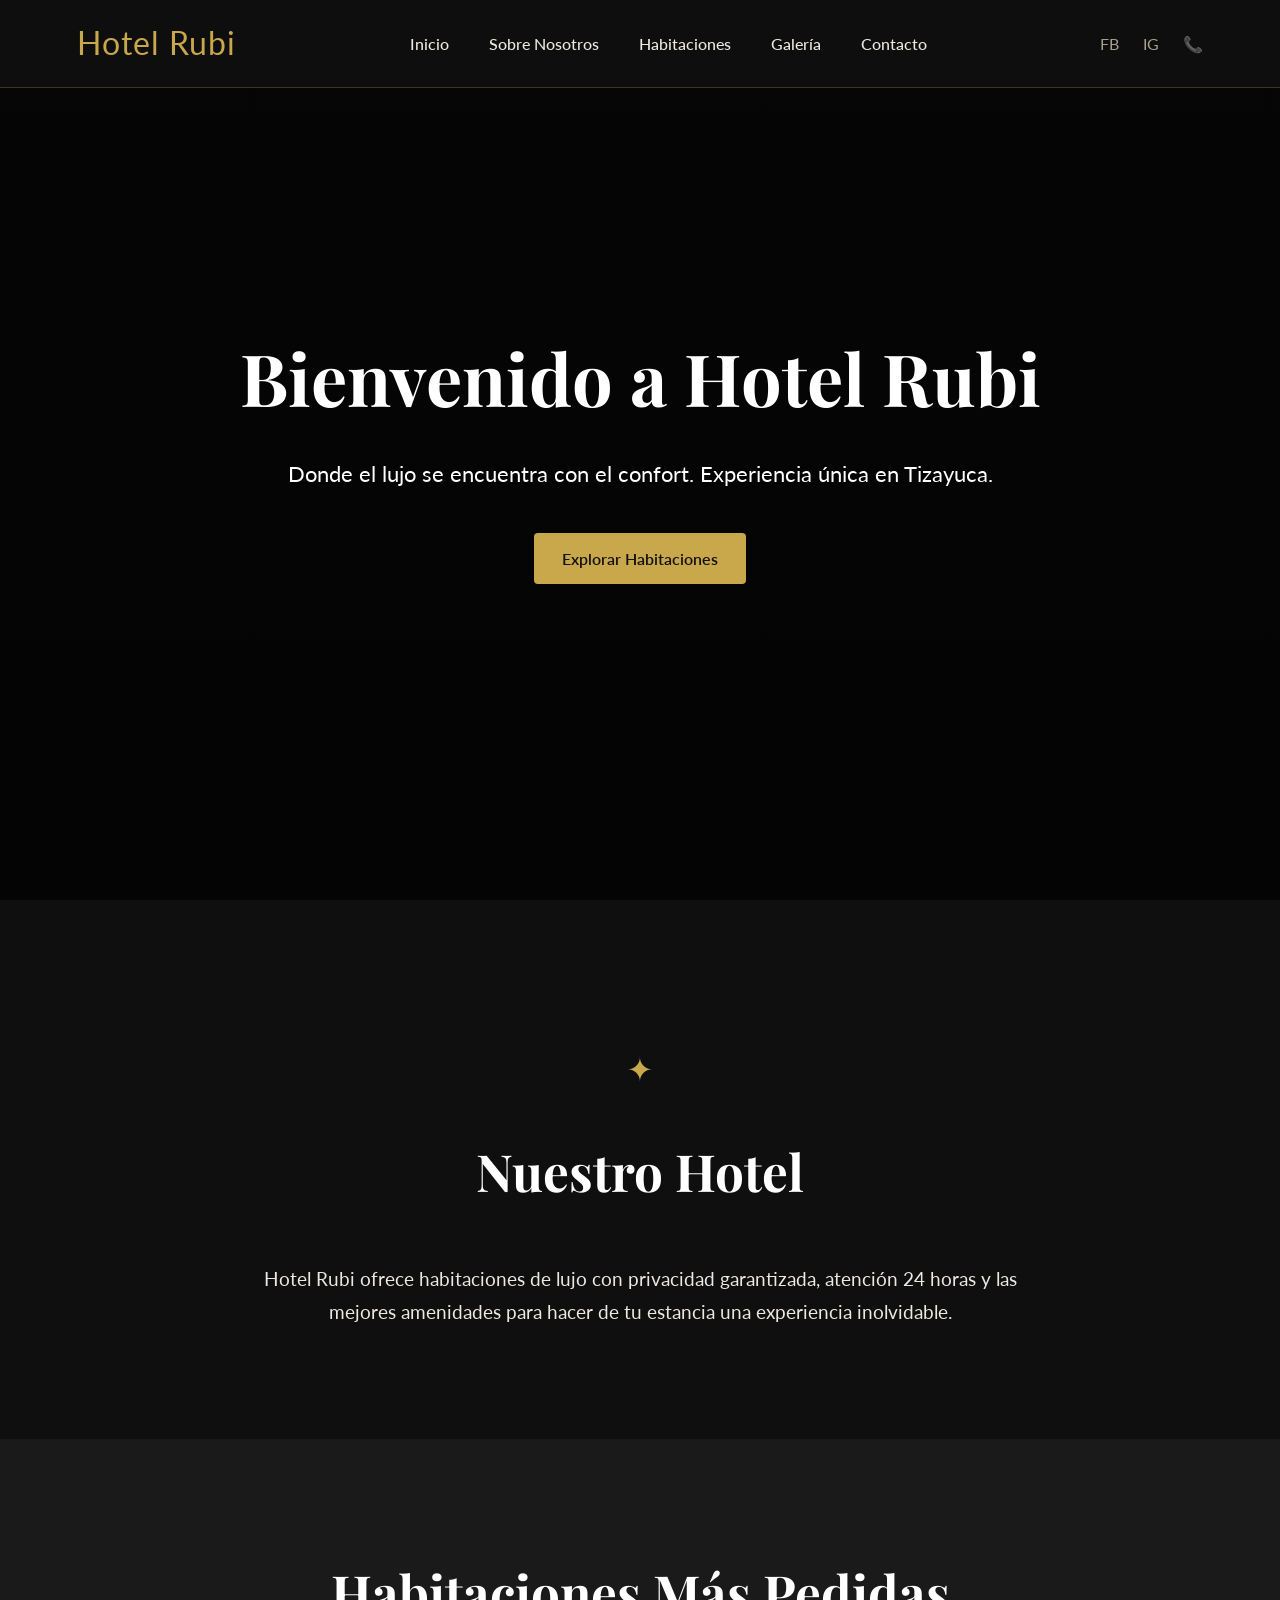
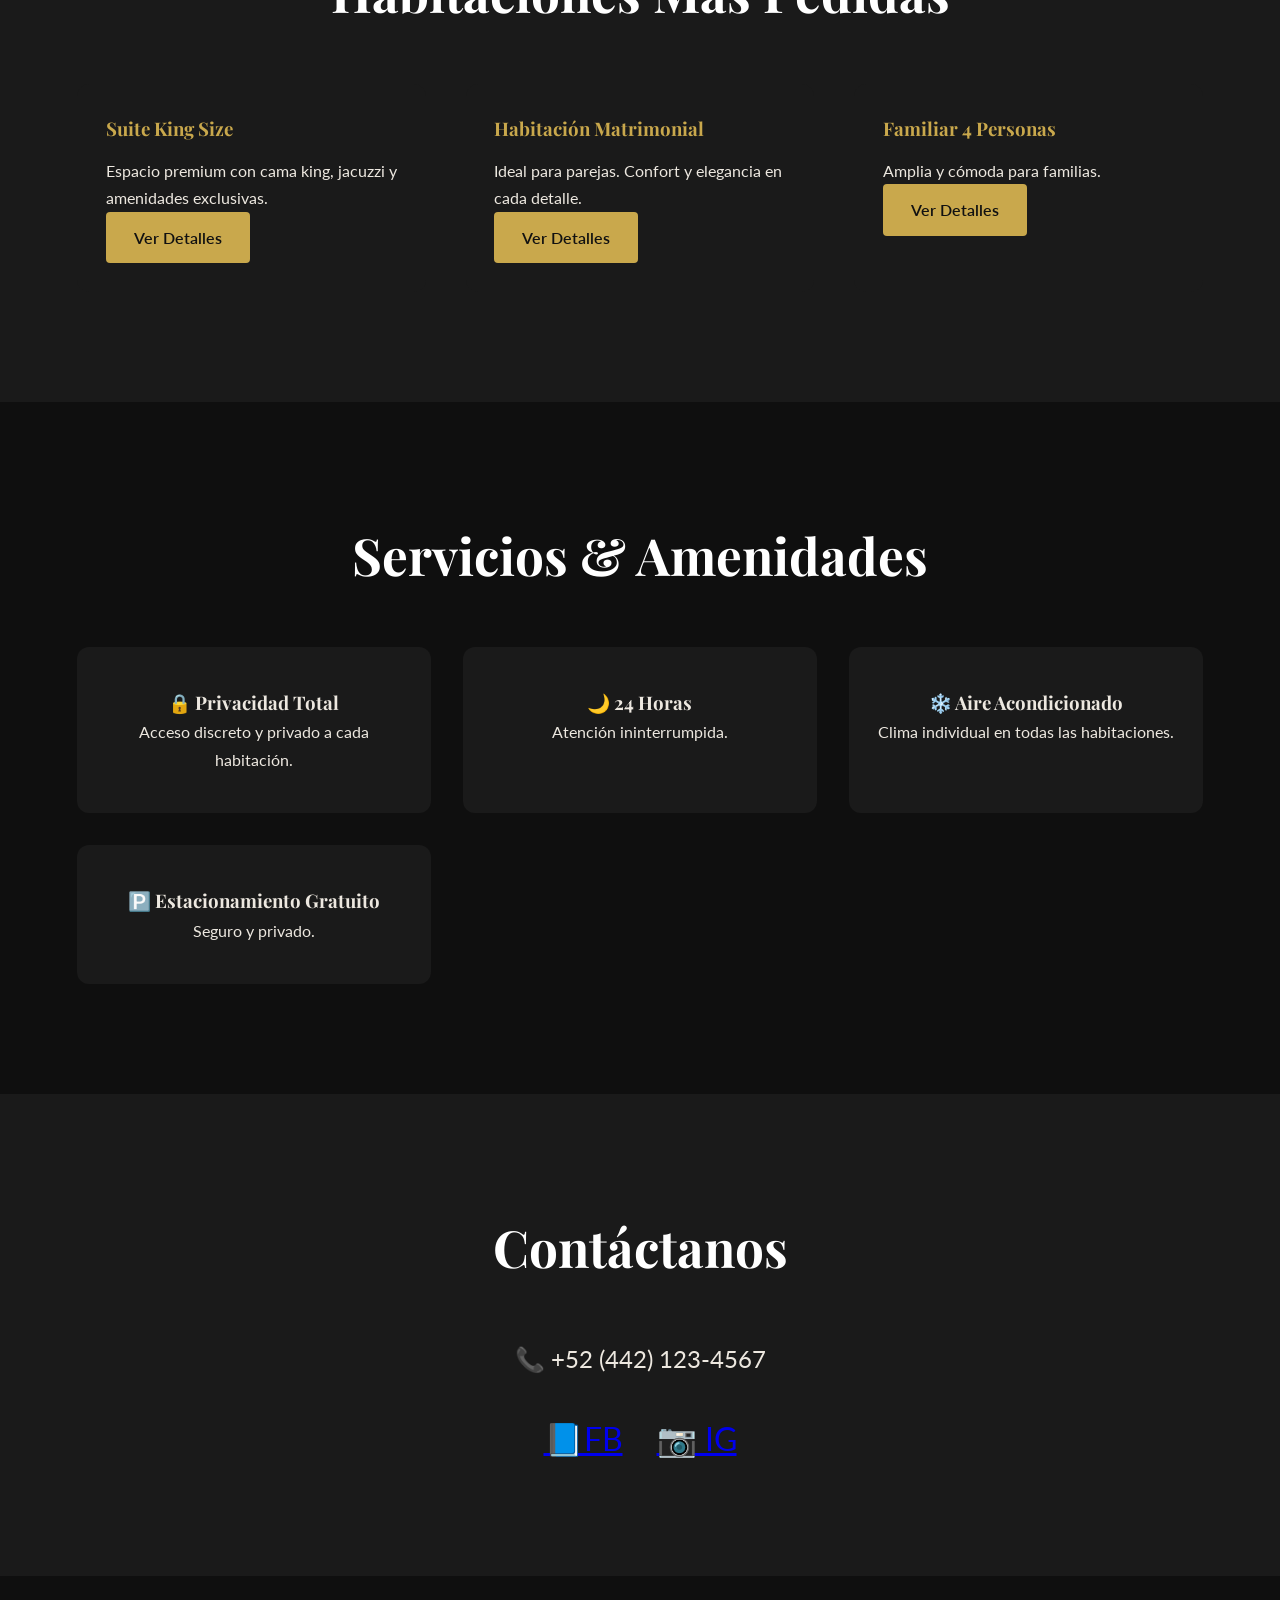
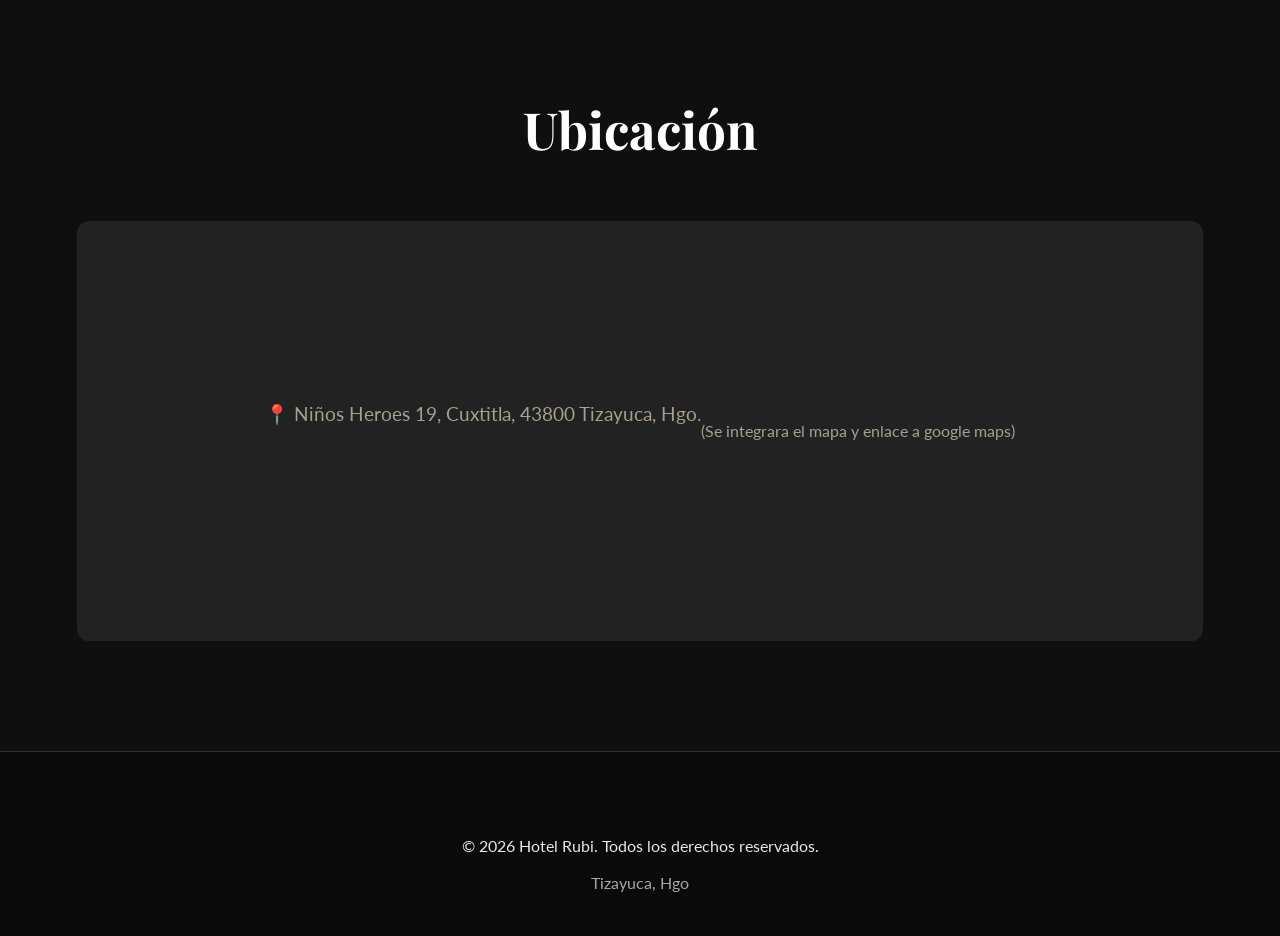
==== index.html @ fad12815 "Nuevo proyecto estático del hotel" ====
<!DOCTYPE html>
<html lang="es">
<head>
    <meta charset="UTF-8">
    <meta name="viewport" content="width=device-width, initial-scale=1.0">
    <title>Hotel Rubi — Inicio</title>
    <link href="https://fonts.googleapis.com/css2?family=Playfair+Display:wght@400;700&amp;family=Lato:wght@300;400;700&amp;display=swap" rel="stylesheet">
    <link rel="stylesheet" href="css/style.css">
</head>
<body>
    <!-- HEADER -->
    <nav>
        <a href="index.html" class="nav-logo">Hotel Rubi</a>
        <ul class="nav-links">
            <li><a href="index.html">Inicio</a></li>
            <li><a href="sobre-nosotros.html">Sobre Nosotros</a></li>
            <li><a href="habitaciones.html">Habitaciones</a></li>
            <li><a href="galeria.html">Galería</a></li>
            <li><a href="contacto.html">Contacto</a></li>
        </ul>
        <div class="nav-right">
            <a href="https://facebook.com" target="_blank">FB</a>
            <a href="https://instagram.com" target="_blank">IG</a>
            <a href="tel:+524421234567">📞</a>
            <!-- <a href="https://wa.me/524421234567" target="_blank" class="btn">Reservar</a> -->
        </div>
    </nav>

    <!-- HERO -->
    <section class="hero">
        <div class="hero-content">
            <h1>Bienvenido a Hotel Rubi</h1>
            <p>Donde el lujo se encuentra con el confort. Experiencia única en Tizayuca.</p>
            <a href="habitaciones.html" class="btn">Explorar Habitaciones</a>
        </div>
    </section>

    <section class="section">
        <div class="gold-divider">✦</div>
        <h2 class="section-title">Nuestro Hotel</h2>
        <p style="max-width: 820px; margin: 0 auto; text-align: center; font-size: 1.2rem;">
            Hotel Rubi ofrece habitaciones de lujo con privacidad garantizada, atención 24 horas y las mejores amenidades para hacer de tu estancia una experiencia inolvidable.
        </p>
    </section>

    <!-- Habitaciones Destacadas -->
    <section class="section" style="background: var(--dark2);">
        <h2 class="section-title">Habitaciones Más Pedidas</h2>
        <div class="rooms-grid">
            <div class="room-card">
                <!-- <img src="https://picsum.photos/id/1015/800/500" alt="Suite King Size"> -->
                <div class="room-info">
                    <h3>Suite King Size</h3>
                    <p>Espacio premium con cama king, jacuzzi y amenidades exclusivas.</p>
                    <!-- <p><strong>Desde $1,200 MXN / noche</strong></p> -->
                    <a href="detalle-king.html" class="btn">Ver Detalles</a>
                </div>
            </div>
            <div class="room-card">
                <!-- <img src="https://picsum.photos/id/133/800/500" alt="Matrimonial"> -->
                <div class="room-info">
                    <h3>Habitación Matrimonial</h3>
                    <p>Ideal para parejas. Confort y elegancia en cada detalle.</p>
                    <!-- <p><strong>Desde $850 MXN / noche</strong></p> -->
                    <a href="detalle-matrimonial.html" class="btn">Ver Detalles</a>
                </div>
            </div>
            <div class="room-card">
                <!-- <img src="https://picsum.photos/id/201/800/500" alt="Familiar 4"> -->
                <div class="room-info">
                    <h3>Familiar 4 Personas</h3>
                    <p>Amplia y cómoda para familias.</p>
                    <!-- <p><strong>Desde $1,450 MXN / noche</strong></p> -->
                    <a href="detalle-familiar4.html" class="btn">Ver Detalles</a>
                </div>
            </div>
        </div>
    </section>

    <!-- Servicios -->
    <section class="section">
        <h2 class="section-title">Servicios & Amenidades</h2>
        <div class="service-grid">
            <div class="service-card">
                <h3>🔒 Privacidad Total</h3>
                <p>Acceso discreto y privado a cada habitación.</p>
            </div>
            <div class="service-card">
                <h3>🌙 24 Horas</h3>
                <p>Atención ininterrumpida.</p>
            </div>
            <div class="service-card">
                <h3>❄️ Aire Acondicionado</h3>
                <p>Clima individual en todas las habitaciones.</p>
            </div>
            <div class="service-card">
                <h3>🅿️ Estacionamiento Gratuito</h3>
                <p>Seguro y privado.</p>
            </div>
        </div>
    </section>

    <!-- Contacto Rápido -->
    <section class="section" style="background: var(--dark2);">
        <h2 class="section-title">Contáctanos</h2>
        <div style="text-align:center; max-width:600px; margin:0 auto;">
            <p style="font-size:1.5rem;">📞 +52 (442) 123-4567</p>
            <!-- <p style="font-size:1.3rem; margin:1.5rem 0;">💬 WhatsApp: <a href="https://wa.me/524421234567" style="color:var(--gold);">524421234567</a></p> -->
            <div style="margin-top:2rem;">
                <a href="https://facebook.com" target="_blank" style="font-size:2rem; margin:0 15px;">📘FB</a>
                <a href="https://instagram.com" target="_blank" style="font-size:2rem; margin:0 15px;">📷 IG</a>
            </div>
        </div>
    </section>

    <!-- Mapa -->
    <section class="section">
        <h2 class="section-title">Ubicación</h2>
        <div class="map-container">
            📍 Niños Heroes 19, Cuxtitla, 43800 Tizayuca, Hgo.<br><br>
            <small>(Se integrara el mapa y enlace a google maps)</small>
        </div>
    </section>

    <footer>
        <p>&copy; 2026 Hotel Rubi. Todos los derechos reservados.</p>
        <p style="margin-top:10px; opacity:0.7;">Tizayuca, Hgo</p>
    </footer>

    <script>
        // Smooth scroll
        document.querySelectorAll('a[href^="#"]').forEach(anchor => {
            anchor.addEventListener('click', function(e) {
                e.preventDefault();
                document.querySelector(this.getAttribute('href')).scrollIntoView({
                    behavior: 'smooth'
                });
            });
        });
    </script>
</body>
</html>
---- css/style.css ----
:root {
    --gold: #C9A84C;
    --gold-light: #E8C97A;
    --dark: #0F0F0F;
    --dark2: #1A1A1A;
    --text: #EDE8E0;
    --text-muted: #A89F8C;
}

* {
    margin: 0;
    padding: 0;
    box-sizing: border-box;
}

body {
    font-family: 'Lato', system-ui, sans-serif;
    background: var(--dark);
    color: var(--text);
    line-height: 1.7;
}

h1, h2, h3, h4 {
    font-family: 'Playfair Display', serif;
    font-weight: 700;
}

nav {
    position: fixed;
    top: 0;
    left: 0;
    right: 0;
    z-index: 1000;
    background: rgba(15, 15, 15, 0.98);
    backdrop-filter: blur(12px);
    border-bottom: 1px solid rgba(201, 168, 76, 0.25);
    padding: 0 6%;
    height: 88px;
    display: flex;
    align-items: center;
    justify-content: space-between;
}

.nav-logo {
    font-size: 2rem;
    color: var(--gold);
    text-decoration: none;
    letter-spacing: 1px;
}

.nav-links {
    display: flex;
    gap: 2.5rem;
    list-style: none;
}

.nav-links a {
    color: var(--text);
    text-decoration: none;
    font-size: 1rem;
    font-weight: 500;
    transition: color 0.3s;
}

.nav-links a:hover {
    color: var(--gold);
}

.nav-right {
    display: flex;
    align-items: center;
    gap: 1.5rem;
}

.nav-right a {
    color: var(--text-muted);
    text-decoration: none;
    transition: color 0.3s;
}

.nav-right a:hover {
    color: var(--gold);
}

.btn {
    display: inline-block;
    padding: 12px 28px;
    background: var(--gold);
    color: #111;
    text-decoration: none;
    font-weight: 600;
    border-radius: 4px;
    transition: all 0.3s;
}

.btn:hover {
    background: var(--gold-light);
    transform: translateY(-2px);
}

.hero {
    height: 100vh;
    min-height: 650px;
    background: linear-gradient(rgba(0,0,0,0.65), rgba(0,0,0,0.75)), url('https://picsum.photos/id/1015/1920/1080') center/cover;
    display: flex;
    align-items: center;
    justify-content: center;
    text-align: center;
    color: white;
}

.hero-content {
    max-width: 850px;
    padding: 0 20px;
}

.hero h1 {
    font-size: 4.5rem;
    margin-bottom: 1rem;
}

.hero p {
    font-size: 1.4rem;
    margin-bottom: 2.5rem;
}

.section {
    padding: 110px 6%;
}

.section-title {
    text-align: center;
    font-size: 3.2rem;
    margin-bottom: 3rem;
    color: white;
}

.gold-divider {
    text-align: center;
    font-size: 2rem;
    color: var(--gold);
    margin: 2rem 0;
}

.rooms-grid {
    display: grid;
    grid-template-columns: repeat(auto-fit, minmax(320px, 1fr));
    gap: 2.5rem;
}

.room-card {
    background: var(--dark2);
    border-radius: 12px;
    overflow: hidden;
    transition: all 0.4s ease;
}

.room-card:hover {
    transform: translateY(-12px);
    box-shadow: 0 25px 50px rgba(0,0,0,0.5);
}

.room-card img {
    width: 100%;
    height: 260px;
    object-fit: cover;
}

.room-info {
    padding: 1.8rem;
}

.room-info h3 {
    margin-bottom: 0.8rem;
    color: var(--gold);
}

.gallery-grid {
    display: grid;
    grid-template-columns: repeat(auto-fit, minmax(280px, 1fr));
    gap: 1.5rem;
}

.gallery-item {
    border-radius: 12px;
    overflow: hidden;
    height: 280px;
}

.gallery-item img {
    width: 100%;
    height: 100%;
    object-fit: cover;
    transition: transform 0.5s;
}

.gallery-item:hover img {
    transform: scale(1.08);
}

.service-grid {
    display: grid;
    grid-template-columns: repeat(auto-fit, minmax(260px, 1fr));
    gap: 2rem;
}

.service-card {
    background: var(--dark2);
    padding: 2.5rem 1.5rem;
    text-align: center;
    border-radius: 12px;
}

footer {
    background: #0a0a0a;
    padding: 80px 6% 40px;
    text-align: center;
    border-top: 1px solid #333;
}

.map-container {
    height: 420px;
    background: #222;
    border-radius: 12px;
    display: flex;
    align-items: center;
    justify-content: center;
    font-size: 1.2rem;
    color: var(--text-muted);
}

@media (max-width: 768px) {
    .nav-links {
        display: none;
    }
    .hero h1 {
        font-size: 3rem;
    }
}
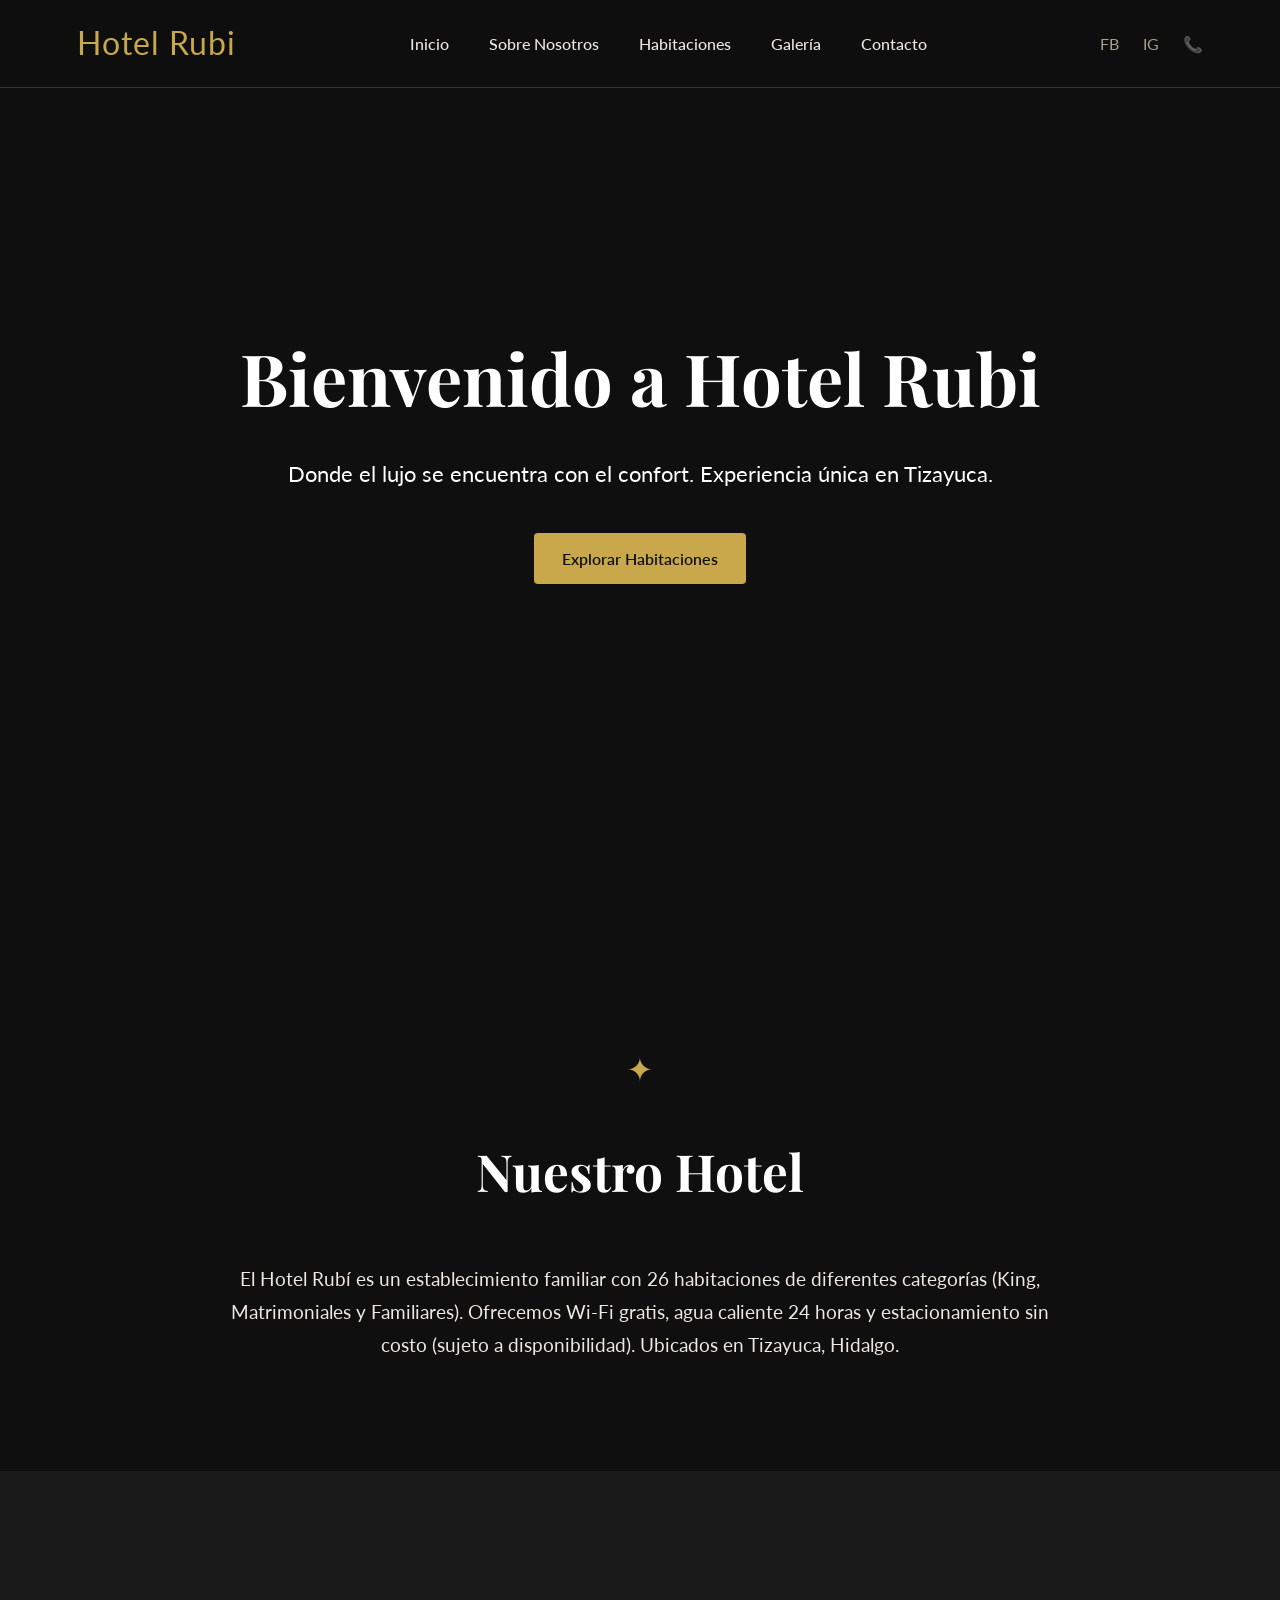
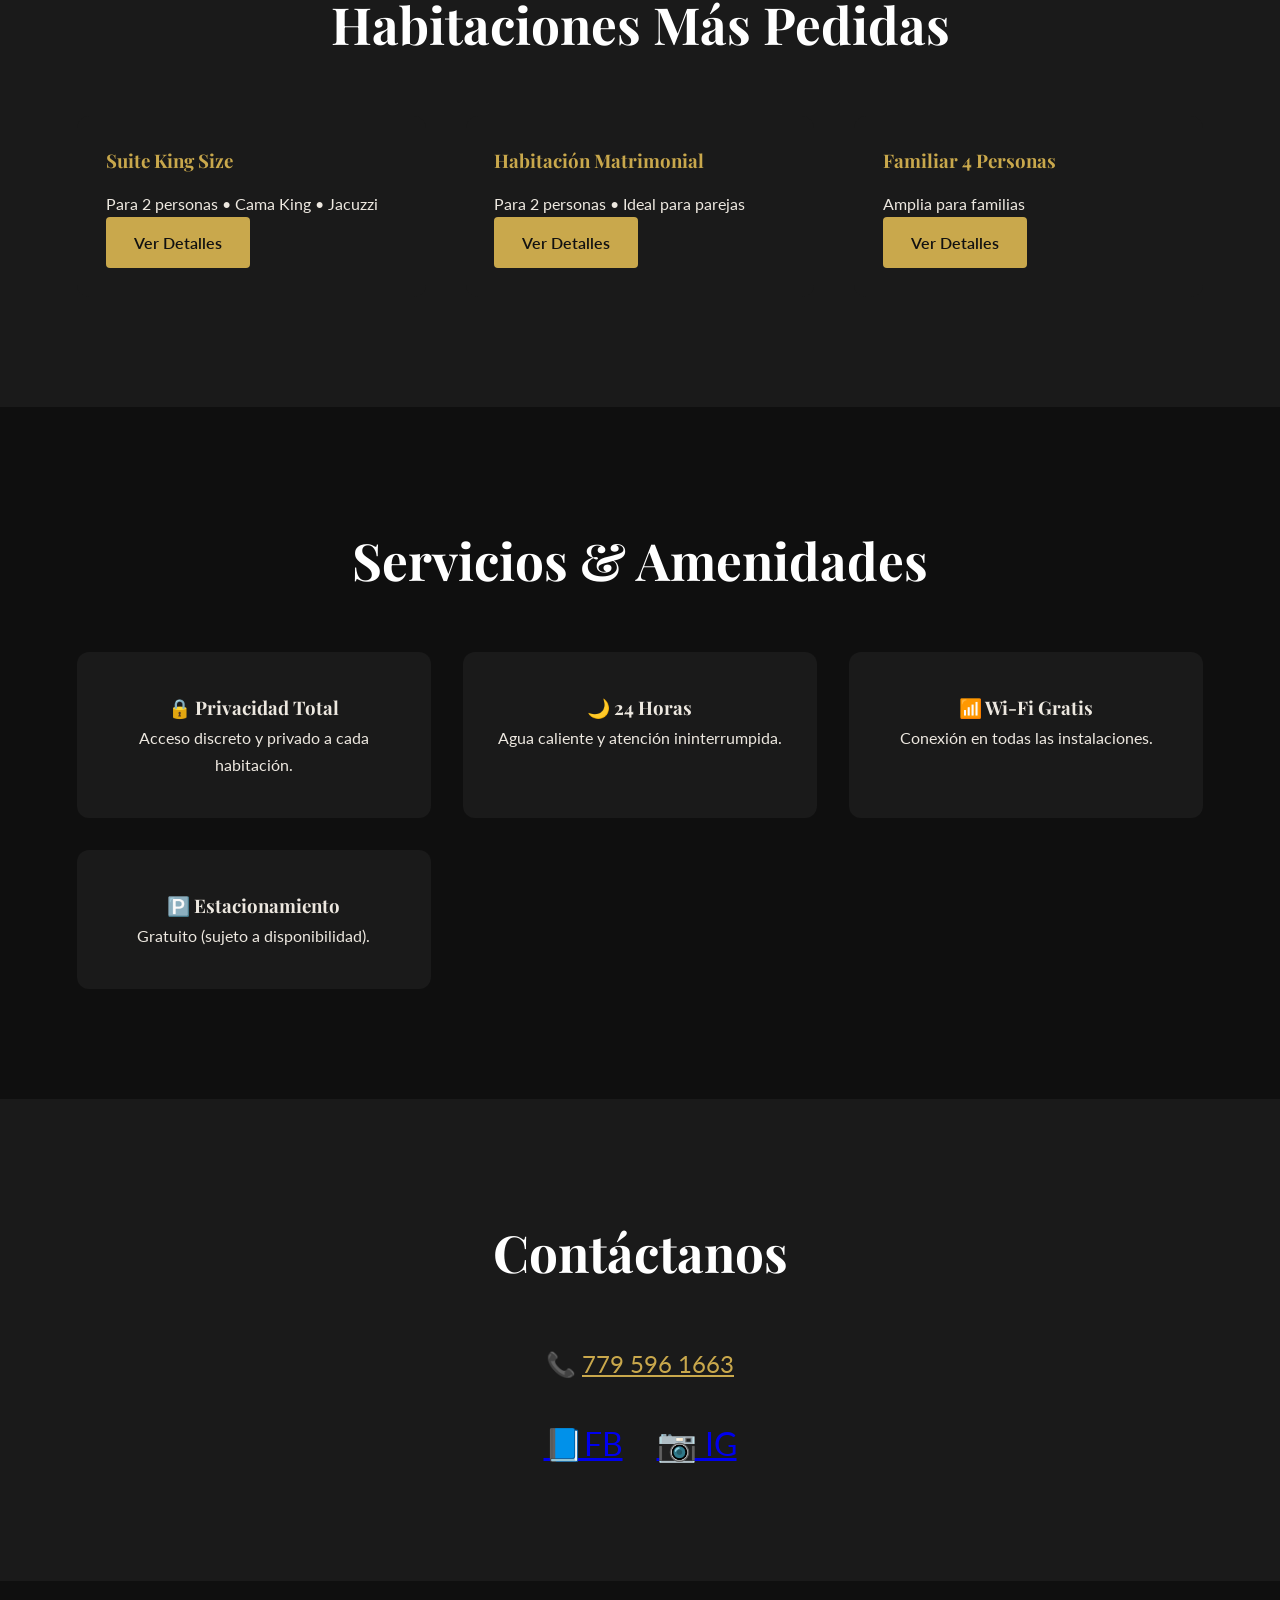
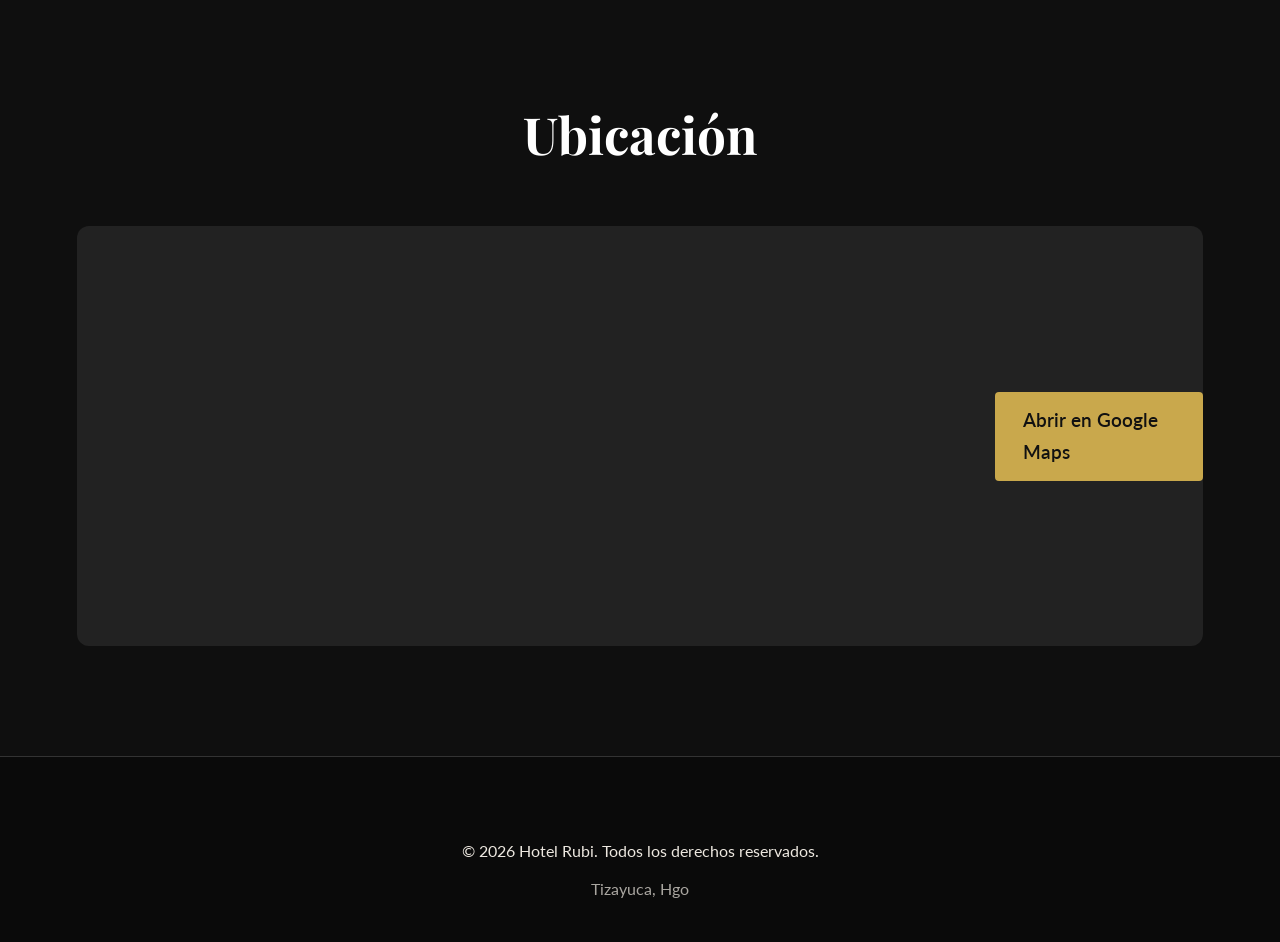
==== commit 872a5829: "Actualización del proyecto" ====
--- a/index.html
+++ b/index.html
@@ -21,8 +21,7 @@
         <div class="nav-right">
             <a href="https://facebook.com" target="_blank">FB</a>
             <a href="https://instagram.com" target="_blank">IG</a>
-            <a href="tel:+524421234567">📞</a>
-            <!-- <a href="https://wa.me/524421234567" target="_blank" class="btn">Reservar</a> -->
+            <a href="tel:7795961663">📞</a>
         </div>
     </nav>
 
@@ -39,7 +38,7 @@
         <div class="gold-divider">✦</div>
         <h2 class="section-title">Nuestro Hotel</h2>
         <p style="max-width: 820px; margin: 0 auto; text-align: center; font-size: 1.2rem;">
-            Hotel Rubi ofrece habitaciones de lujo con privacidad garantizada, atención 24 horas y las mejores amenidades para hacer de tu estancia una experiencia inolvidable.
+            El Hotel Rubí es un establecimiento familiar con 26 habitaciones de diferentes categorías (King, Matrimoniales y Familiares). Ofrecemos Wi-Fi gratis, agua caliente 24 horas y estacionamiento sin costo (sujeto a disponibilidad). Ubicados en Tizayuca, Hidalgo.
         </p>
     </section>
 
@@ -48,29 +47,23 @@
         <h2 class="section-title">Habitaciones Más Pedidas</h2>
         <div class="rooms-grid">
             <div class="room-card">
-                <!-- <img src="https://picsum.photos/id/1015/800/500" alt="Suite King Size"> -->
                 <div class="room-info">
                     <h3>Suite King Size</h3>
-                    <p>Espacio premium con cama king, jacuzzi y amenidades exclusivas.</p>
-                    <!-- <p><strong>Desde $1,200 MXN / noche</strong></p> -->
+                    <p>Para 2 personas • Cama King • Jacuzzi</p>
                     <a href="detalle-king.html" class="btn">Ver Detalles</a>
                 </div>
             </div>
             <div class="room-card">
-                <!-- <img src="https://picsum.photos/id/133/800/500" alt="Matrimonial"> -->
                 <div class="room-info">
                     <h3>Habitación Matrimonial</h3>
-                    <p>Ideal para parejas. Confort y elegancia en cada detalle.</p>
-                    <!-- <p><strong>Desde $850 MXN / noche</strong></p> -->
+                    <p>Para 2 personas • Ideal para parejas</p>
                     <a href="detalle-matrimonial.html" class="btn">Ver Detalles</a>
                 </div>
             </div>
             <div class="room-card">
-                <!-- <img src="https://picsum.photos/id/201/800/500" alt="Familiar 4"> -->
                 <div class="room-info">
                     <h3>Familiar 4 Personas</h3>
-                    <p>Amplia y cómoda para familias.</p>
-                    <!-- <p><strong>Desde $1,450 MXN / noche</strong></p> -->
+                    <p>Amplia para familias</p>
                     <a href="detalle-familiar4.html" class="btn">Ver Detalles</a>
                 </div>
             </div>
@@ -87,15 +80,15 @@
             </div>
             <div class="service-card">
                 <h3>🌙 24 Horas</h3>
-                <p>Atención ininterrumpida.</p>
+                <p>Agua caliente y atención ininterrumpida.</p>
             </div>
             <div class="service-card">
-                <h3>❄️ Aire Acondicionado</h3>
-                <p>Clima individual en todas las habitaciones.</p>
+                <h3>📶 Wi-Fi Gratis</h3>
+                <p>Conexión en todas las instalaciones.</p>
             </div>
             <div class="service-card">
-                <h3>🅿️ Estacionamiento Gratuito</h3>
-                <p>Seguro y privado.</p>
+                <h3>🅿️ Estacionamiento</h3>
+                <p>Gratuito (sujeto a disponibilidad).</p>
             </div>
         </div>
     </section>
@@ -104,8 +97,7 @@
     <section class="section" style="background: var(--dark2);">
         <h2 class="section-title">Contáctanos</h2>
         <div style="text-align:center; max-width:600px; margin:0 auto;">
-            <p style="font-size:1.5rem;">📞 +52 (442) 123-4567</p>
-            <!-- <p style="font-size:1.3rem; margin:1.5rem 0;">💬 WhatsApp: <a href="https://wa.me/524421234567" style="color:var(--gold);">524421234567</a></p> -->
+            <p style="font-size:1.5rem;">📞 <a href="tel:7795961663" style="color:var(--gold);">779 596 1663</a></p>
             <div style="margin-top:2rem;">
                 <a href="https://facebook.com" target="_blank" style="font-size:2rem; margin:0 15px;">📘FB</a>
                 <a href="https://instagram.com" target="_blank" style="font-size:2rem; margin:0 15px;">📷 IG</a>
@@ -117,9 +109,19 @@
     <section class="section">
         <h2 class="section-title">Ubicación</h2>
         <div class="map-container">
-            📍 Niños Heroes 19, Cuxtitla, 43800 Tizayuca, Hgo.<br><br>
-            <small>(Se integrara el mapa y enlace a google maps)</small>
+            <iframe
+                src="https://www.google.com/maps/embed?pb=!1m18!1m12!1m3!1d3752.9270895784116!2d-98.97706869999999!3d19.8430377!2m3!1f0!2f0!3f0!3m2!1i1024!2i768!4f13.1!3m3!1m2!1s0x85d19138d323630d%3A0xfdf1e654371098e!2sHotel%20Rub%C3%AD!5e0!3m2!1ses-419!2smx!4v1782427374784!5m2!1ses-419!2smx"
+                width="100%"
+                height="450"
+                style="border:0; border-radius:10px;"
+                allowfullscreen=""
+                loading="lazy"
+                referrerpolicy="no-referrer-when-downgrade">
+            </iframe>
+            <br><br>
+            <a href="https://maps.app.goo.gl/82hrW9SH6mD1bFYG8" target="_blank" class="btn">Abrir en Google Maps</a>
         </div>
+        <!-- <p style="text-align:center; margin-top:1rem;">Calle Niños Héroes No. 19, Colonia Cuxtitla, Tizayuca, Hidalgo, C.P. 43800</p> -->
     </section>
 
     <footer>
@@ -128,13 +130,10 @@
     </footer>
 
     <script>
-        // Smooth scroll
         document.querySelectorAll('a[href^="#"]').forEach(anchor => {
             anchor.addEventListener('click', function(e) {
                 e.preventDefault();
-                document.querySelector(this.getAttribute('href')).scrollIntoView({
-                    behavior: 'smooth'
-                });
+                document.querySelector(this.getAttribute('href')).scrollIntoView({ behavior: 'smooth' });
             });
         });
     </script>
--- a/css/style.css
+++ b/css/style.css
@@ -101,7 +101,7 @@
 .hero {
     height: 100vh;
     min-height: 650px;
-    background: linear-gradient(rgba(0,0,0,0.65), rgba(0,0,0,0.75)), url('https://picsum.photos/id/1015/1920/1080') center/cover;
+    /* background: linear-gradient(rgba(0,0,0,0.65), rgba(0,0,0,0.75)), url('https://picsum.photos/id/1015/1920/1080') center/cover; */
     display: flex;
     align-items: center;
     justify-content: center;
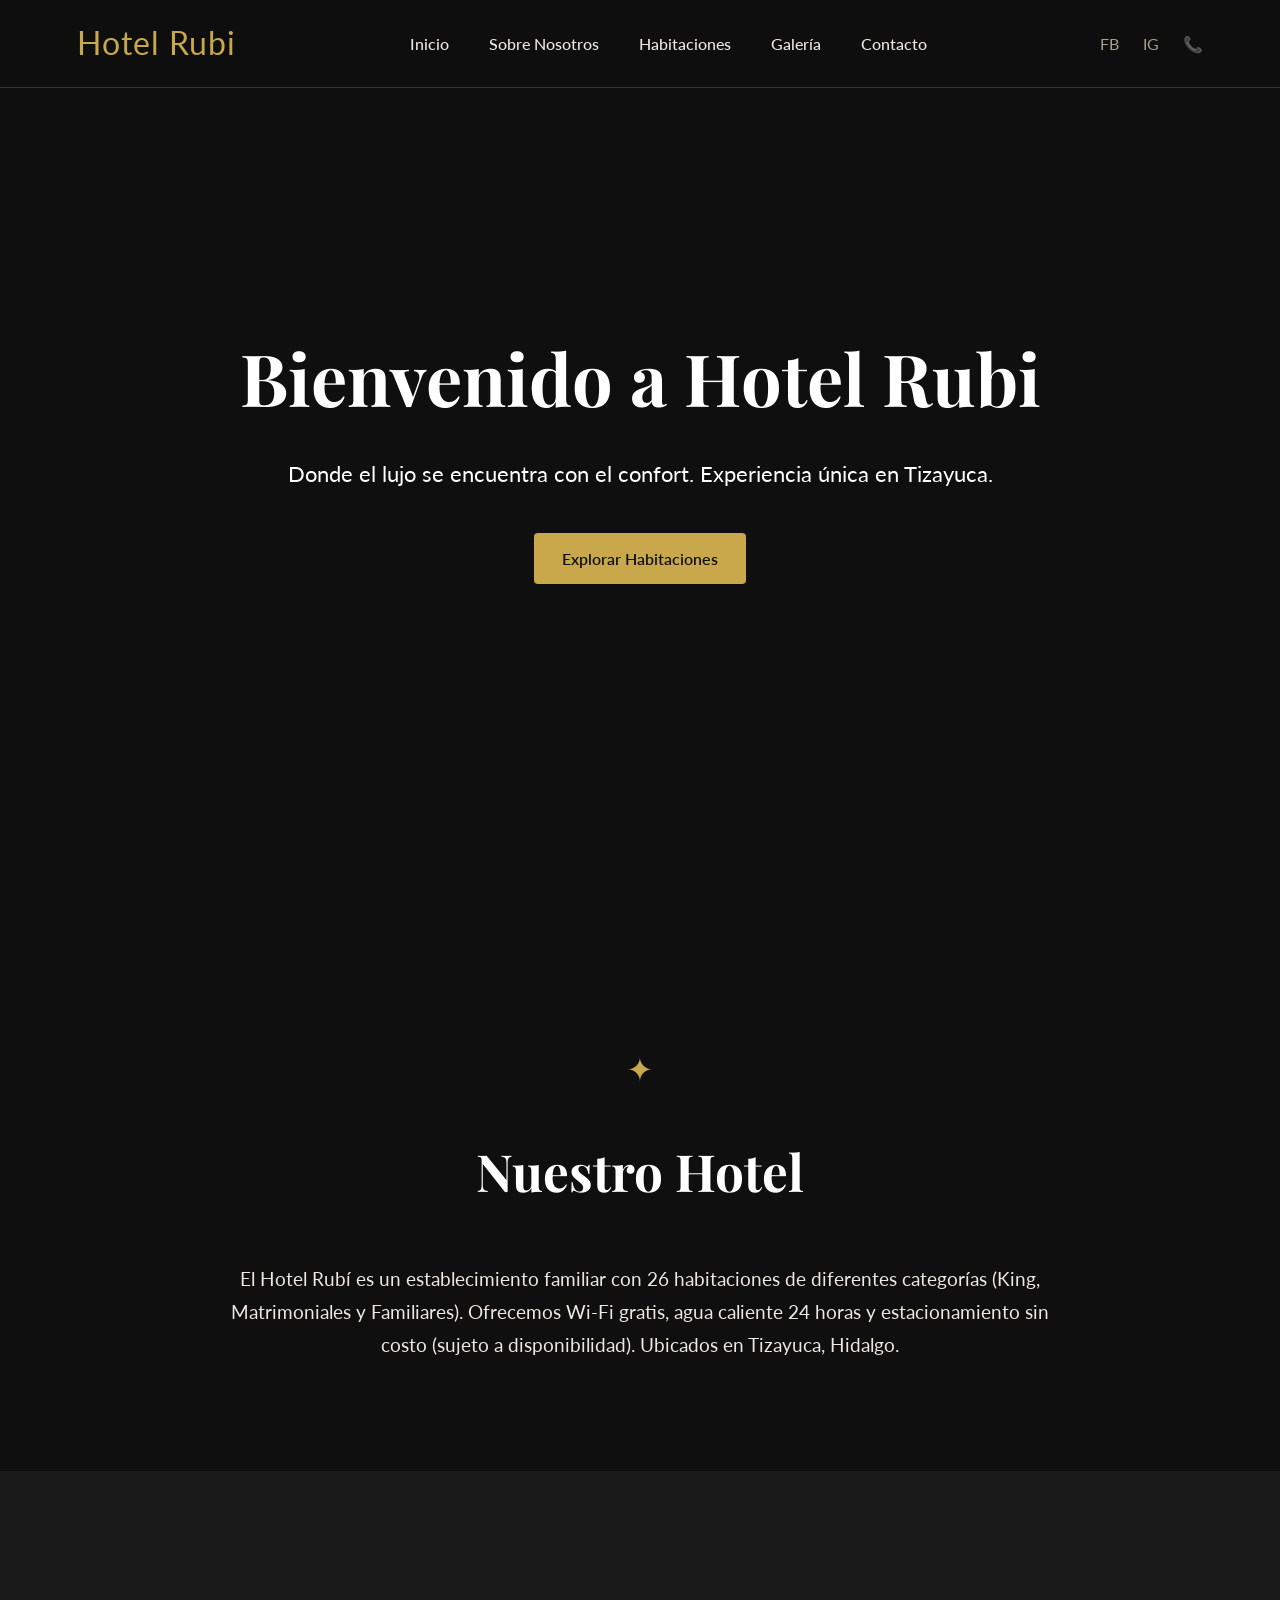
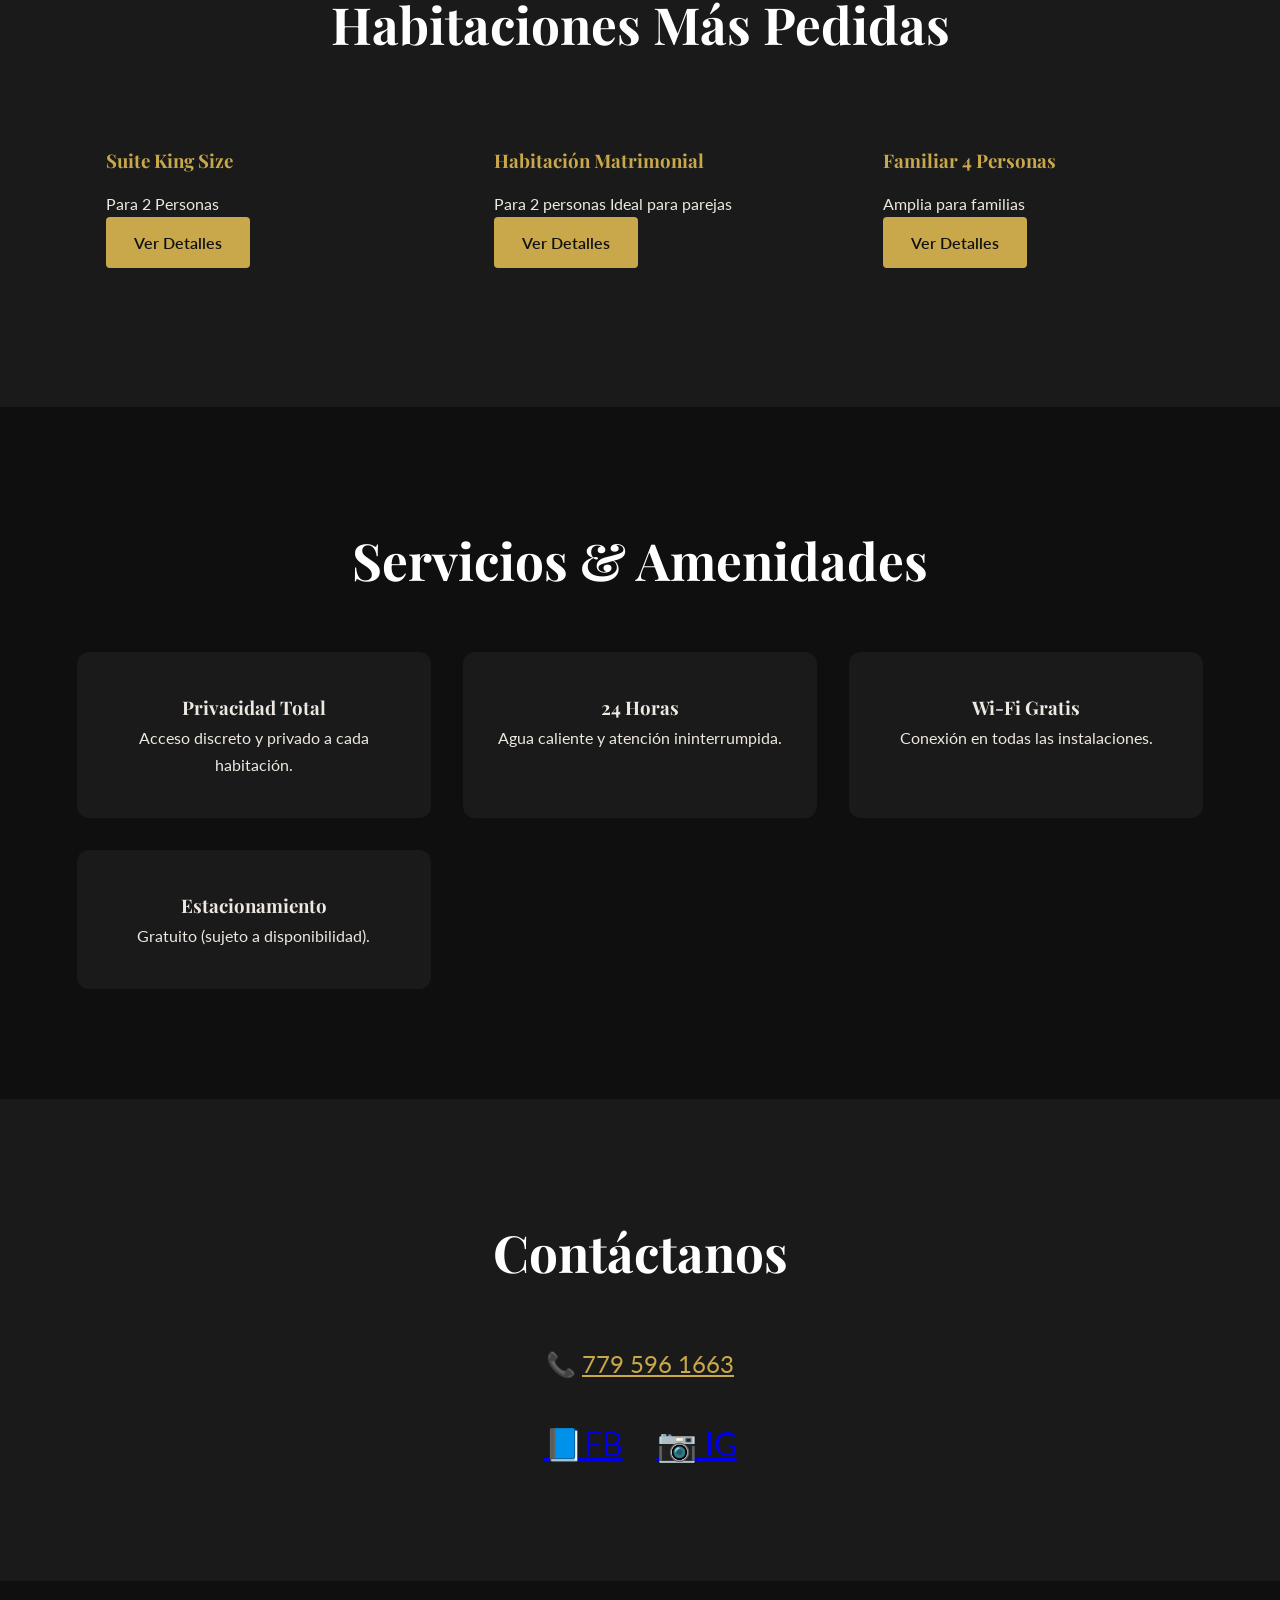
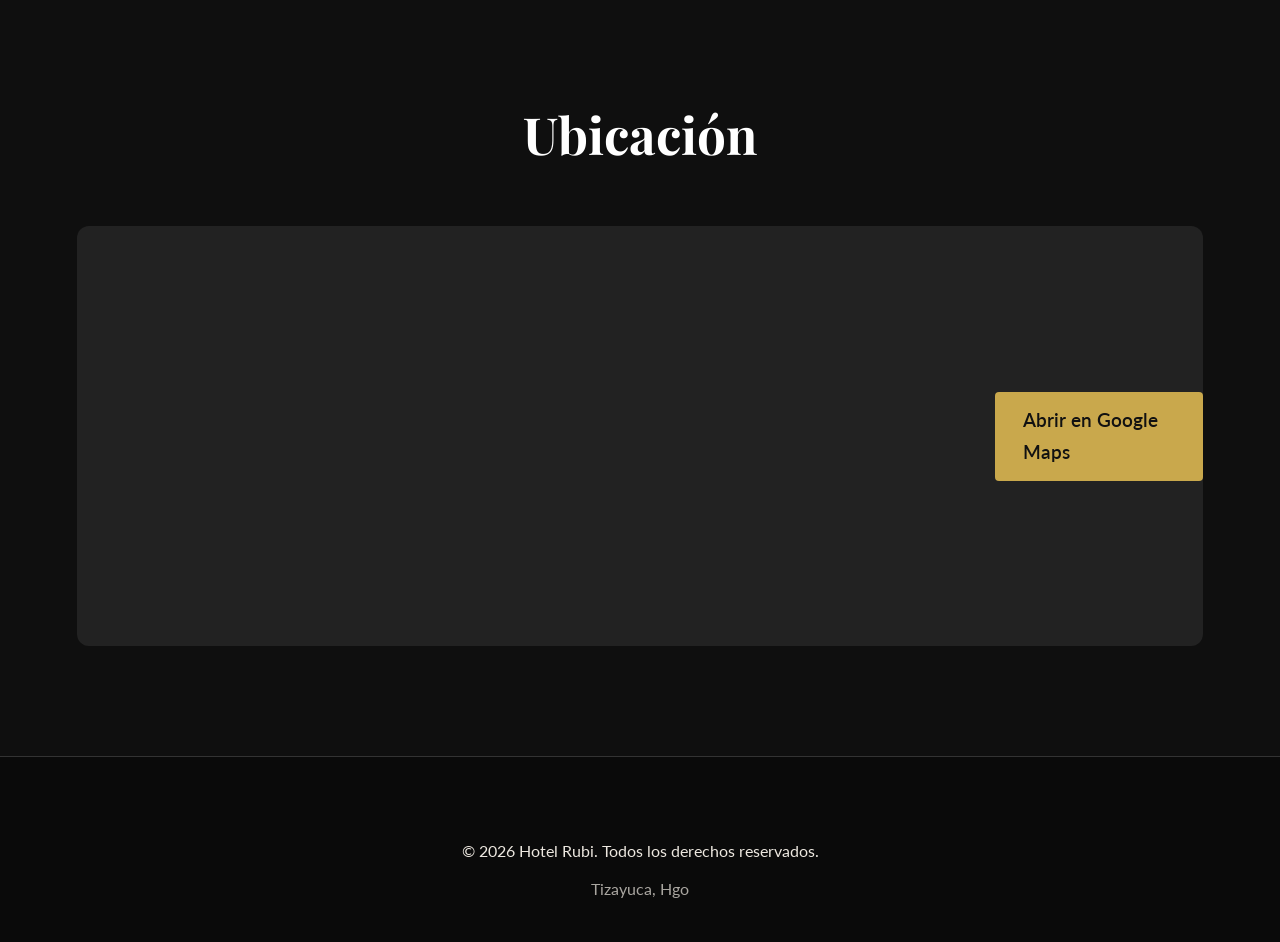
==== commit 6ce3e67d: "Actualización del proyecto" ====
--- a/index.html
+++ b/index.html
@@ -19,8 +19,8 @@
             <li><a href="contacto.html">Contacto</a></li>
         </ul>
         <div class="nav-right">
-            <a href="https://facebook.com" target="_blank">FB</a>
-            <a href="https://instagram.com" target="_blank">IG</a>
+            <a href="https://www.facebook.com/share/1CnUJTxRYL/" target="_blank">FB</a>
+            <a href="https://www.instagram.com/hotelboutiquer" target="_blank">IG</a>
             <a href="tel:7795961663">📞</a>
         </div>
     </nav>
@@ -49,14 +49,14 @@
             <div class="room-card">
                 <div class="room-info">
                     <h3>Suite King Size</h3>
-                    <p>Para 2 personas • Cama King • Jacuzzi</p>
+                    <p>Para 2 Personas</p>
                     <a href="detalle-king.html" class="btn">Ver Detalles</a>
                 </div>
             </div>
             <div class="room-card">
                 <div class="room-info">
                     <h3>Habitación Matrimonial</h3>
-                    <p>Para 2 personas • Ideal para parejas</p>
+                    <p>Para 2 personas Ideal para parejas</p>
                     <a href="detalle-matrimonial.html" class="btn">Ver Detalles</a>
                 </div>
             </div>
@@ -75,19 +75,19 @@
         <h2 class="section-title">Servicios & Amenidades</h2>
         <div class="service-grid">
             <div class="service-card">
-                <h3>🔒 Privacidad Total</h3>
+                <h3>Privacidad Total</h3>
                 <p>Acceso discreto y privado a cada habitación.</p>
             </div>
             <div class="service-card">
-                <h3>🌙 24 Horas</h3>
+                <h3>24 Horas</h3>
                 <p>Agua caliente y atención ininterrumpida.</p>
             </div>
             <div class="service-card">
-                <h3>📶 Wi-Fi Gratis</h3>
+                <h3>Wi-Fi Gratis</h3>
                 <p>Conexión en todas las instalaciones.</p>
             </div>
             <div class="service-card">
-                <h3>🅿️ Estacionamiento</h3>
+                <h3> Estacionamiento</h3>
                 <p>Gratuito (sujeto a disponibilidad).</p>
             </div>
         </div>
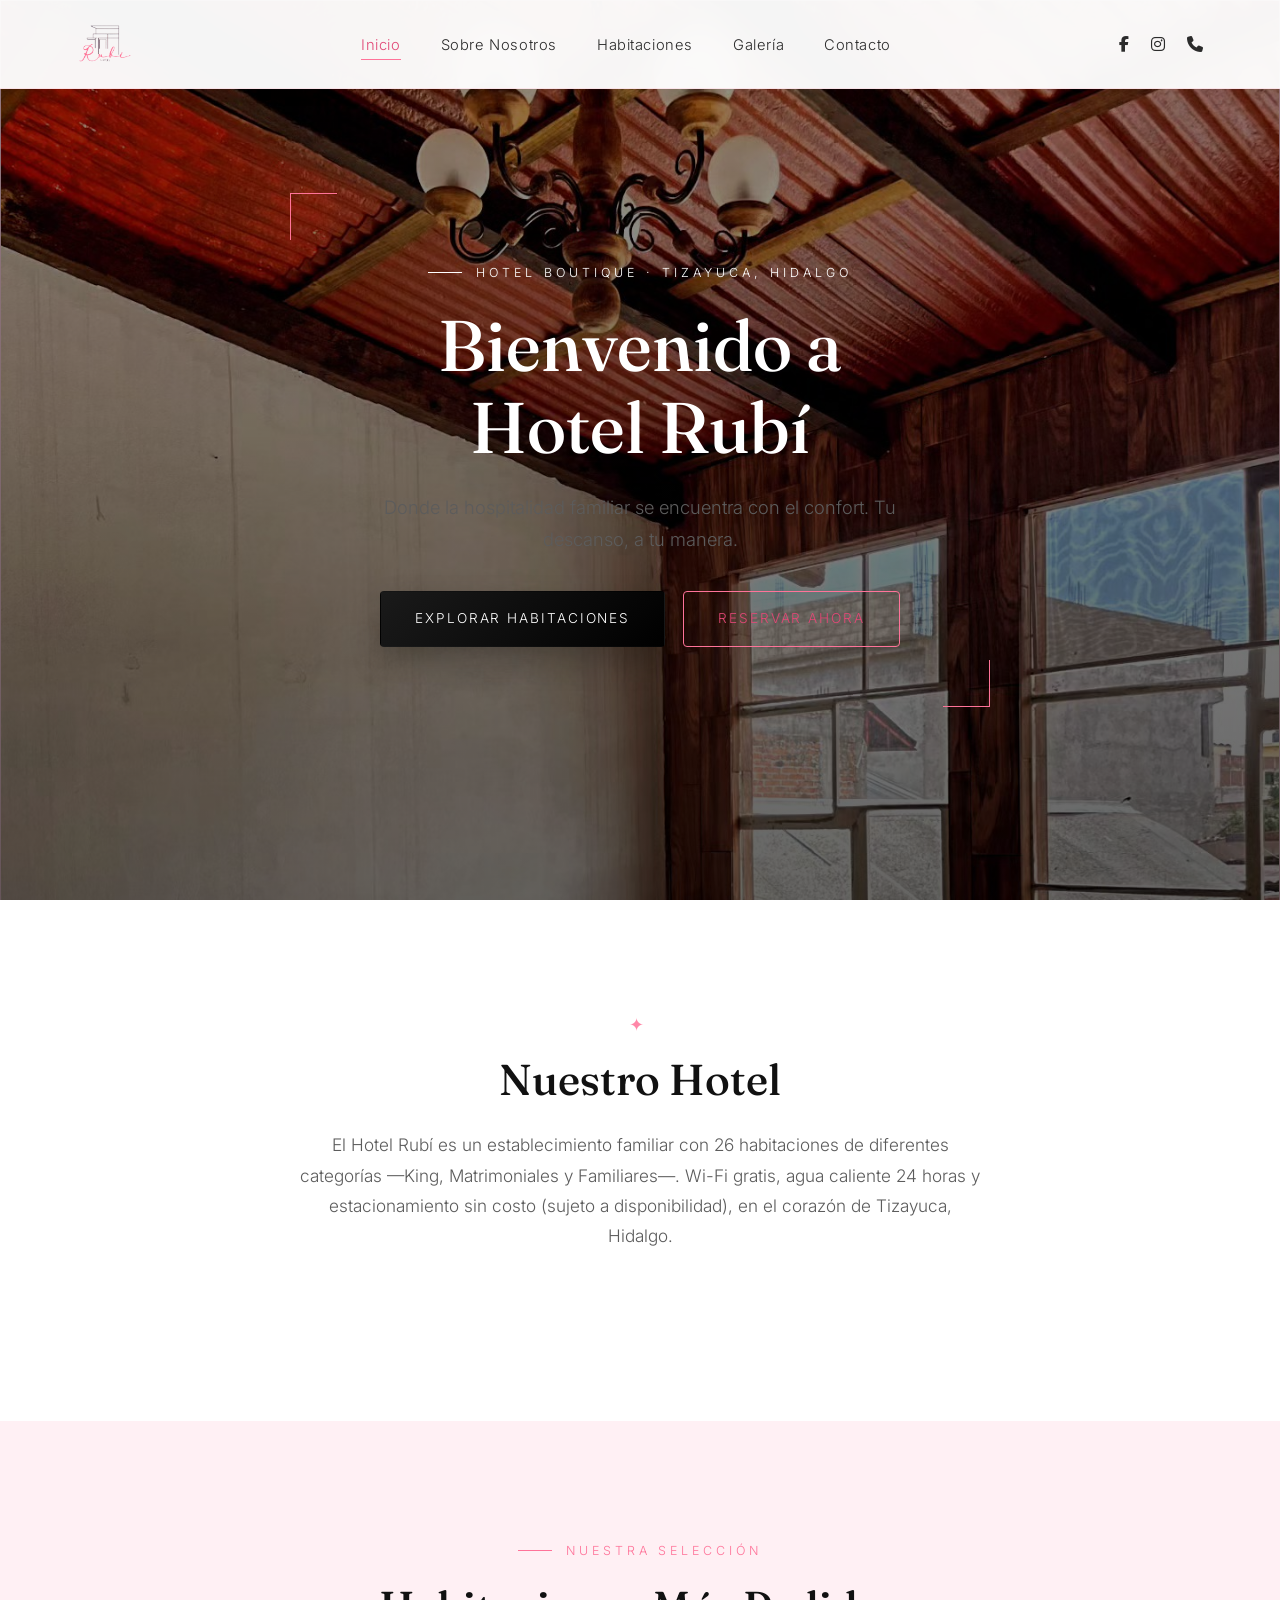
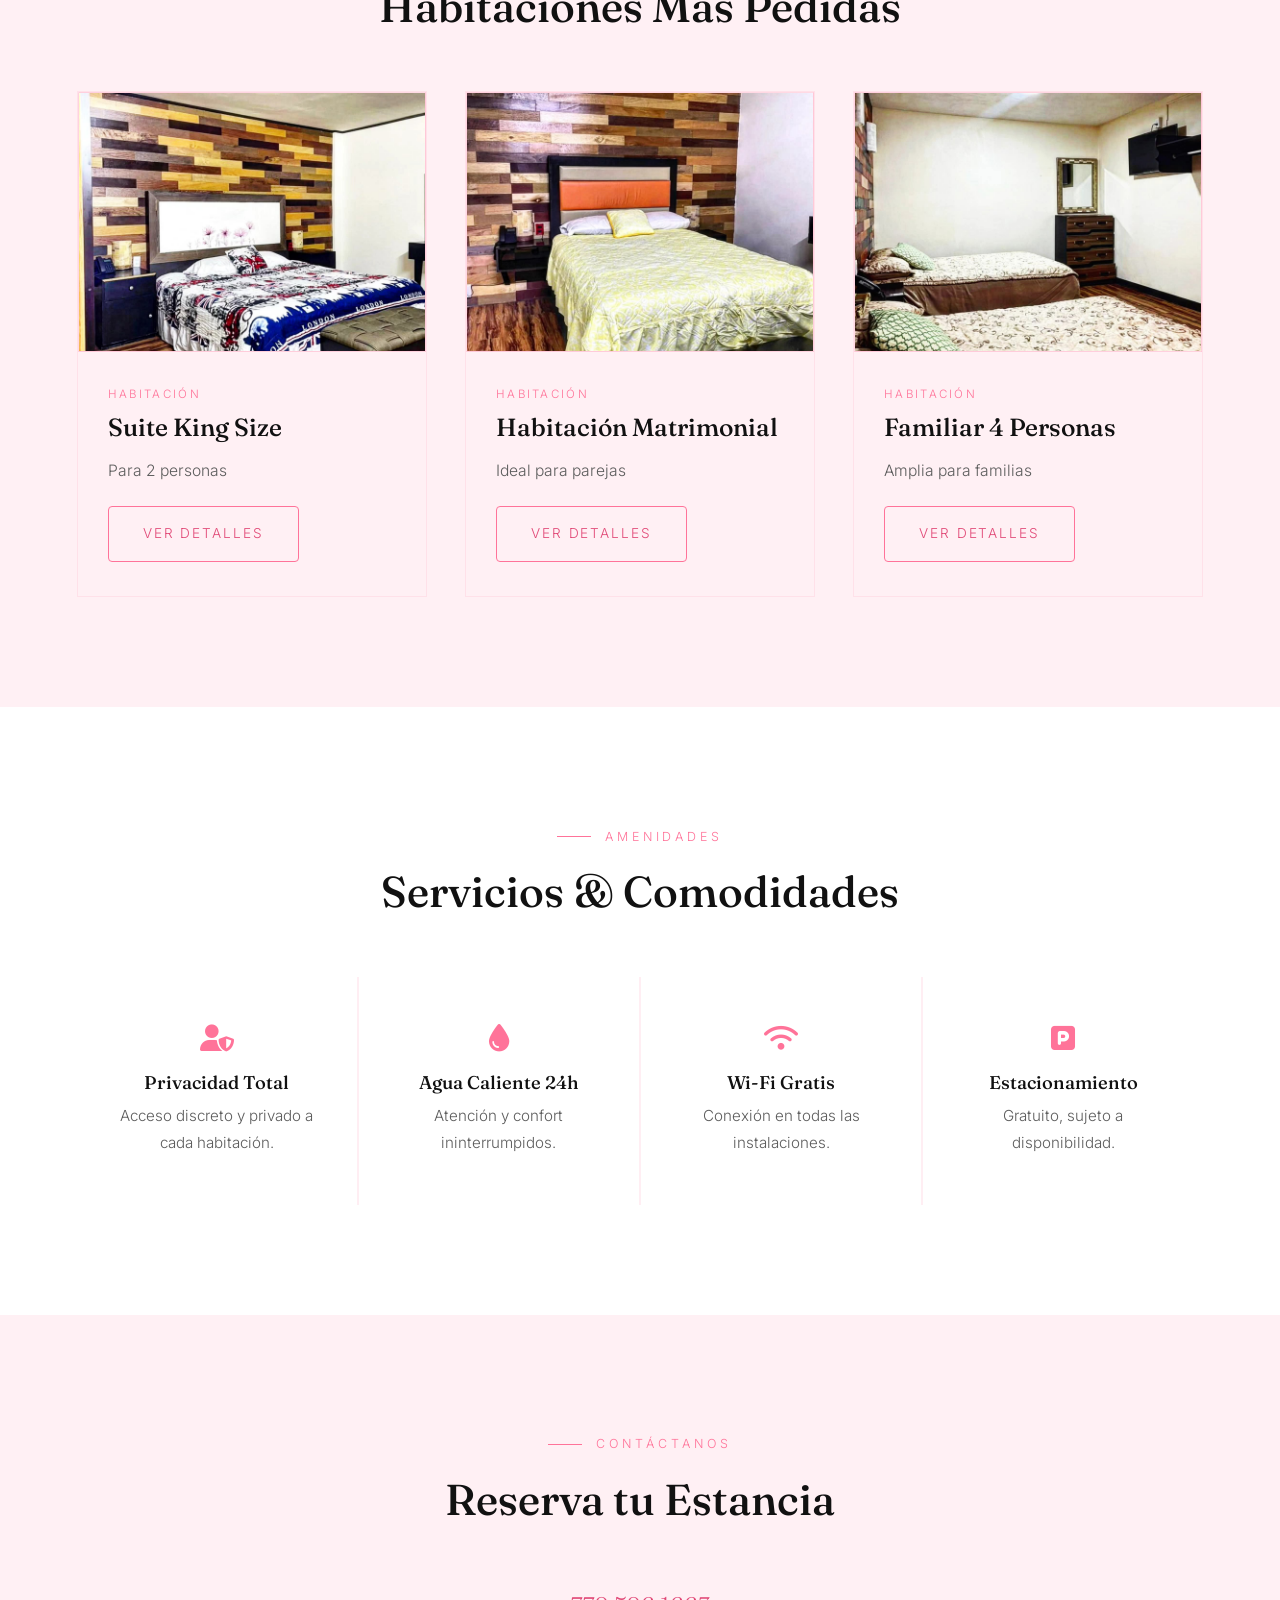
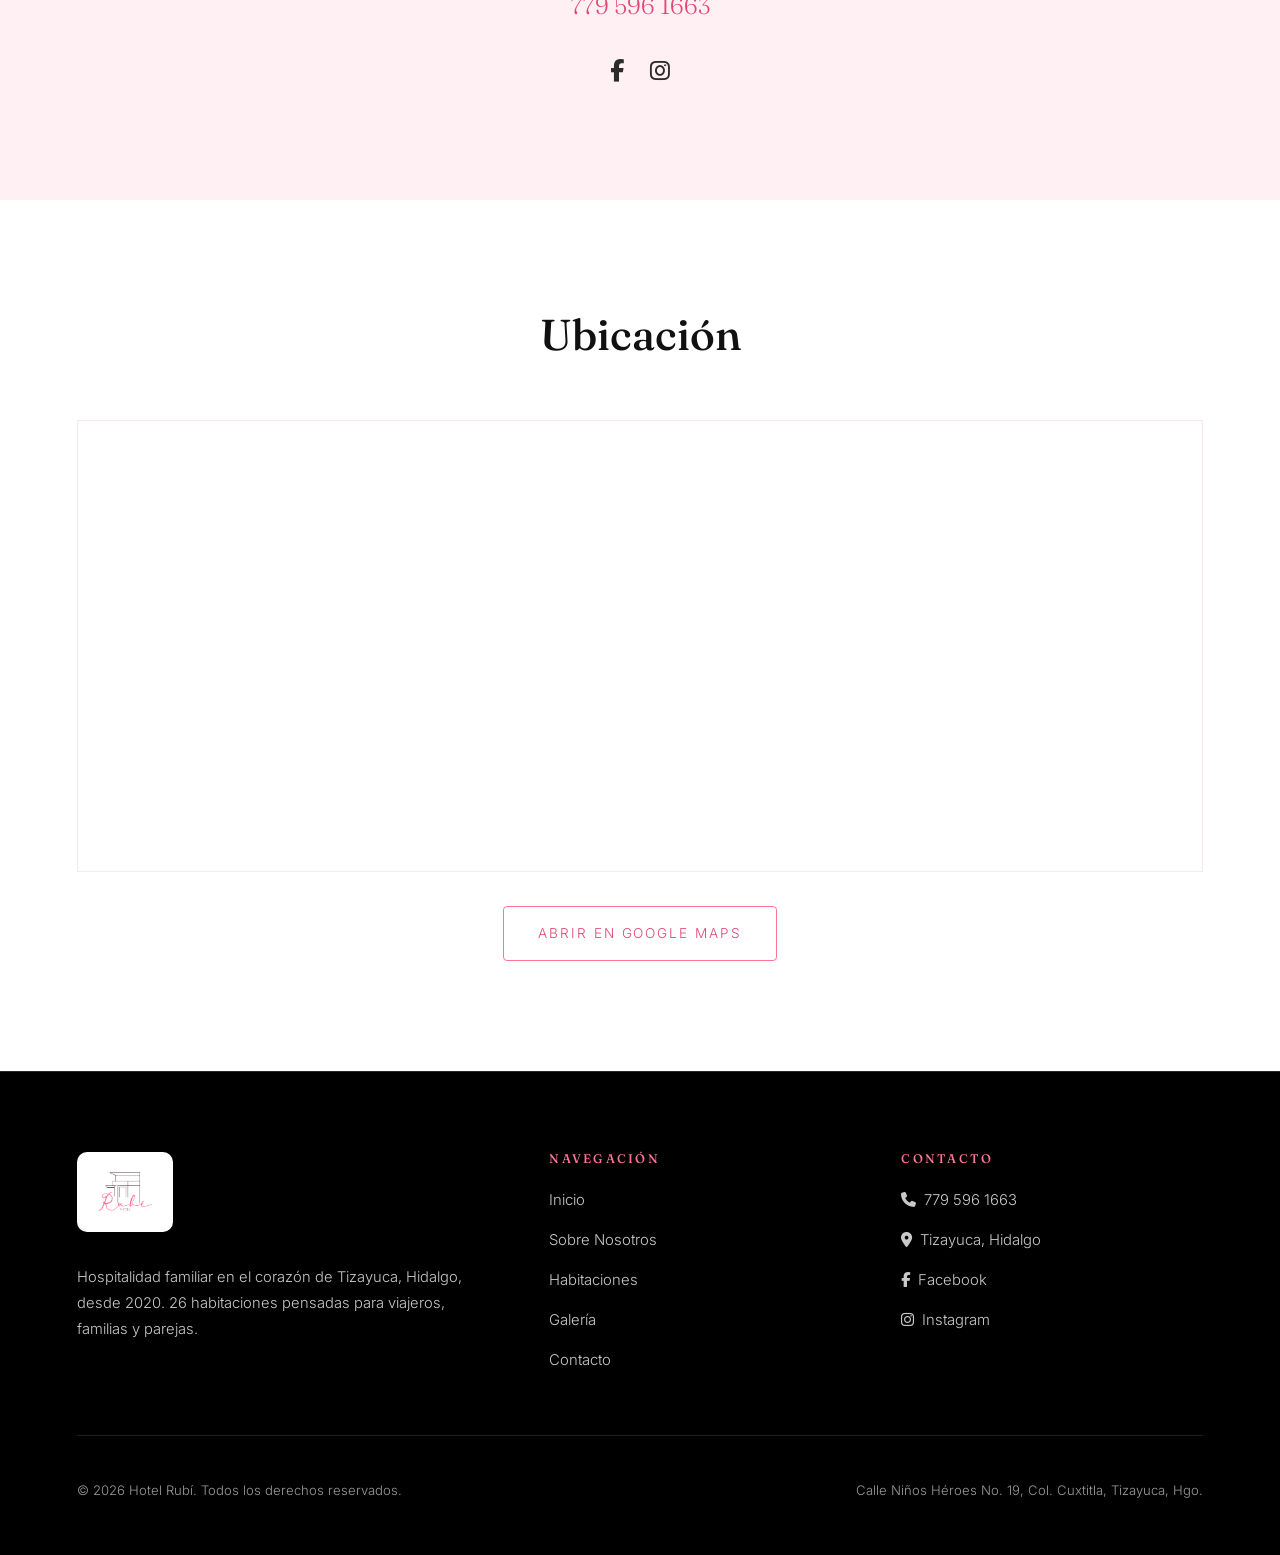
==== commit cdcdf974: "Cambios" ====
--- a/index.html
+++ b/index.html
@@ -1,67 +1,82 @@
 <!DOCTYPE html>
 <html lang="es">
 <head>
-    <meta charset="UTF-8">
-    <meta name="viewport" content="width=device-width, initial-scale=1.0">
-    <title>Hotel Rubi — Inicio</title>
-    <link href="https://fonts.googleapis.com/css2?family=Playfair+Display:wght@400;700&amp;family=Lato:wght@300;400;700&amp;display=swap" rel="stylesheet">
-    <link rel="stylesheet" href="css/style.css">
+<meta charset="UTF-8">
+<meta name="viewport" content="width=device-width, initial-scale=1.0">
+<title>Inicio — Hotel Rubí</title>
+<meta name="description" content="Hotel Rubí, hospitalidad familiar en Tizayuca, Hidalgo. 26 habitaciones, Wi-Fi gratis, agua caliente 24 horas y estacionamiento.">
+<link rel="preconnect" href="https://fonts.googleapis.com">
+<link href="https://fonts.googleapis.com/css2?family=Fraunces:opsz,wght@9..144,300;9..144,400;9..144,500;9..144,600&family=Inter:wght@300;400;500;600&display=swap" rel="stylesheet">
+<link rel="stylesheet" href="https://cdnjs.cloudflare.com/ajax/libs/font-awesome/6.6.0/css/all.min.css">
+<link rel="stylesheet" href="css/style.css">
 </head>
 <body>
-    <!-- HEADER -->
     <nav>
-        <a href="index.html" class="nav-logo">Hotel Rubi</a>
+        <a href="index.html" class="nav-logo"><img src="img/logo.png" alt="Hotel Rubí"></a>
         <ul class="nav-links">
-            <li><a href="index.html">Inicio</a></li>
+            <li><a href="index.html" class="active">Inicio</a></li>
             <li><a href="sobre-nosotros.html">Sobre Nosotros</a></li>
             <li><a href="habitaciones.html">Habitaciones</a></li>
             <li><a href="galeria.html">Galería</a></li>
             <li><a href="contacto.html">Contacto</a></li>
         </ul>
         <div class="nav-right">
-            <a href="https://www.facebook.com/share/1CnUJTxRYL/" target="_blank">FB</a>
-            <a href="https://www.instagram.com/hotelboutiquer" target="_blank">IG</a>
-            <a href="tel:7795961663">📞</a>
+            <a href="https://www.facebook.com/share/1CnUJTxRYL/" target="_blank" aria-label="Facebook"><i class="fab fa-facebook-f"></i></a>
+            <a href="https://www.instagram.com/hotelboutiquer" target="_blank" aria-label="Instagram"><i class="fab fa-instagram"></i></a>
+            <a href="tel:7795961663" aria-label="Llamar"><i class="fas fa-phone"></i></a>
         </div>
+        <button class="nav-toggle" aria-label="Abrir menú"><i class="fas fa-bars"></i></button>
     </nav>
 
-    <!-- HERO -->
     <section class="hero">
-        <div class="hero-content">
-            <h1>Bienvenido a Hotel Rubi</h1>
-            <p>Donde el lujo se encuentra con el confort. Experiencia única en Tizayuca.</p>
-            <a href="habitaciones.html" class="btn">Explorar Habitaciones</a>
+        <div class="hero-media"><div class="img-frame " data-label="Coloca aquí: img/hero.jpg"><img src="img/hero.jpg" alt="Fachada del Hotel Rubí de noche" loading="lazy" onerror="this.parentElement.classList.add(&quot;img-frame--empty&quot;)"></div></div>
+        <div class="hero-content framed">
+            <div class="eyebrow" style="justify-content:center;">Hotel boutique · Tizayuca, Hidalgo</div>
+            <h1>Bienvenido a<br>Hotel Rubí</h1>
+            <p>Donde la hospitalidad familiar se encuentra con el confort. Tu descanso, a tu manera.</p>
+            <div class="hero-actions">
+                <a href="habitaciones.html" class="btn btn-solid">Explorar Habitaciones</a>
+                <a href="contacto.html" class="btn">Reservar Ahora</a>
+            </div>
         </div>
     </section>
 
     <section class="section">
         <div class="gold-divider">✦</div>
-        <h2 class="section-title">Nuestro Hotel</h2>
-        <p style="max-width: 820px; margin: 0 auto; text-align: center; font-size: 1.2rem;">
-            El Hotel Rubí es un establecimiento familiar con 26 habitaciones de diferentes categorías (King, Matrimoniales y Familiares). Ofrecemos Wi-Fi gratis, agua caliente 24 horas y estacionamiento sin costo (sujeto a disponibilidad). Ubicados en Tizayuca, Hidalgo.
-        </p>
+        <div class="section-head">
+            <h2 class="section-title">Nuestro Hotel</h2>
+            <p class="section-lede">El Hotel Rubí es un establecimiento familiar con 26 habitaciones de diferentes categorías —King, Matrimoniales y Familiares—. Wi-Fi gratis, agua caliente 24 horas y estacionamiento sin costo (sujeto a disponibilidad), en el corazón de Tizayuca, Hidalgo.</p>
+        </div>
     </section>
 
-    <!-- Habitaciones Destacadas -->
-    <section class="section" style="background: var(--dark2);">
-        <h2 class="section-title">Habitaciones Más Pedidas</h2>
+    <section class="section section-alt">
+        <div class="section-head">
+            <div class="eyebrow" style="justify-content:center;">Nuestra selección</div>
+            <h2 class="section-title">Habitaciones Más Pedidas</h2>
+        </div>
         <div class="rooms-grid">
             <div class="room-card">
+                <div class="img-frame " data-label="Coloca aquí: img/room-king.jpg"><img src="img/room-king.jpg" alt="Suite King Size del Hotel Rubí" loading="lazy" onerror="this.parentElement.classList.add(&quot;img-frame--empty&quot;)"></div>
                 <div class="room-info">
+                    <span class="cap">Habitación</span>
                     <h3>Suite King Size</h3>
-                    <p>Para 2 Personas</p>
+                    <p>Para 2 personas</p>
                     <a href="detalle-king.html" class="btn">Ver Detalles</a>
                 </div>
             </div>
             <div class="room-card">
+                <div class="img-frame " data-label="Coloca aquí: img/room-matrimonial.jpg"><img src="img/room-matrimonial.jpg" alt="Habitación matrimonial del Hotel Rubí" loading="lazy" onerror="this.parentElement.classList.add(&quot;img-frame--empty&quot;)"></div>
                 <div class="room-info">
+                    <span class="cap">Habitación</span>
                     <h3>Habitación Matrimonial</h3>
-                    <p>Para 2 personas Ideal para parejas</p>
+                    <p>Ideal para parejas</p>
                     <a href="detalle-matrimonial.html" class="btn">Ver Detalles</a>
                 </div>
             </div>
             <div class="room-card">
+                <div class="img-frame " data-label="Coloca aquí: img/room-familiar4.jpg"><img src="img/room-familiar4.jpg" alt="Habitación familiar para 4 personas" loading="lazy" onerror="this.parentElement.classList.add(&quot;img-frame--empty&quot;)"></div>
                 <div class="room-info">
+                    <span class="cap">Habitación</span>
                     <h3>Familiar 4 Personas</h3>
                     <p>Amplia para familias</p>
                     <a href="detalle-familiar4.html" class="btn">Ver Detalles</a>
@@ -70,72 +85,81 @@
         </div>
     </section>
 
-    <!-- Servicios -->
     <section class="section">
-        <h2 class="section-title">Servicios & Amenidades</h2>
+        <div class="section-head">
+            <div class="eyebrow" style="justify-content:center;">Amenidades</div>
+            <h2 class="section-title">Servicios & Comodidades</h2>
+        </div>
         <div class="service-grid">
-            <div class="service-card">
-                <h3>Privacidad Total</h3>
-                <p>Acceso discreto y privado a cada habitación.</p>
-            </div>
-            <div class="service-card">
-                <h3>24 Horas</h3>
-                <p>Agua caliente y atención ininterrumpida.</p>
-            </div>
-            <div class="service-card">
-                <h3>Wi-Fi Gratis</h3>
-                <p>Conexión en todas las instalaciones.</p>
-            </div>
-            <div class="service-card">
-                <h3> Estacionamiento</h3>
-                <p>Gratuito (sujeto a disponibilidad).</p>
+            <div class="service-card"><i class="fas fa-user-shield"></i><h3>Privacidad Total</h3><p>Acceso discreto y privado a cada habitación.</p></div>
+            <div class="service-card"><i class="fas fa-droplet"></i><h3>Agua Caliente 24h</h3><p>Atención y confort ininterrumpidos.</p></div>
+            <div class="service-card"><i class="fas fa-wifi"></i><h3>Wi-Fi Gratis</h3><p>Conexión en todas las instalaciones.</p></div>
+            <div class="service-card"><i class="fas fa-square-parking"></i><h3>Estacionamiento</h3><p>Gratuito, sujeto a disponibilidad.</p></div>
+        </div>
+    </section>
+
+    <section class="section section-alt">
+        <div class="section-head">
+            <div class="eyebrow" style="justify-content:center;">Contáctanos</div>
+            <h2 class="section-title">Reserva tu Estancia</h2>
+        </div>
+        <div style="text-align:center;">
+            <p style="font-size:1.5rem; font-family:'Fraunces',serif; color:var(--gold-soft);">
+                <a href="tel:7795961663" style="text-decoration:none;">779 596 1663</a>
+            </p>
+            <div style="margin-top:1.5rem; display:flex; gap:26px; justify-content:center; font-size:1.4rem;">
+                <a href="https://www.facebook.com/share/1CnUJTxRYL/" target="_blank"><i class="fab fa-facebook-f"></i></a>
+                <a href="https://www.instagram.com/hotelboutiquer" target="_blank"><i class="fab fa-instagram"></i></a>
             </div>
         </div>
     </section>
 
-    <!-- Contacto Rápido -->
-    <section class="section" style="background: var(--dark2);">
-        <h2 class="section-title">Contáctanos</h2>
-        <div style="text-align:center; max-width:600px; margin:0 auto;">
-            <p style="font-size:1.5rem;">📞 <a href="tel:7795961663" style="color:var(--gold);">779 596 1663</a></p>
-            <div style="margin-top:2rem;">
-                <a href="https://facebook.com" target="_blank" style="font-size:2rem; margin:0 15px;">📘FB</a>
-                <a href="https://instagram.com" target="_blank" style="font-size:2rem; margin:0 15px;">📷 IG</a>
-            </div>
+    <section class="section">
+        <div class="section-head">
+            <h2 class="section-title">Ubicación</h2>
         </div>
-    </section>
-
-    <!-- Mapa -->
-    <section class="section">
-        <h2 class="section-title">Ubicación</h2>
         <div class="map-container">
             <iframe
                 src="https://www.google.com/maps/embed?pb=!1m18!1m12!1m3!1d3752.9270895784116!2d-98.97706869999999!3d19.8430377!2m3!1f0!2f0!3f0!3m2!1i1024!2i768!4f13.1!3m3!1m2!1s0x85d19138d323630d%3A0xfdf1e654371098e!2sHotel%20Rub%C3%AD!5e0!3m2!1ses-419!2smx!4v1782427374784!5m2!1ses-419!2smx"
-                width="100%"
-                height="450"
-                style="border:0; border-radius:10px;"
-                allowfullscreen=""
-                loading="lazy"
-                referrerpolicy="no-referrer-when-downgrade">
-            </iframe>
-            <br><br>
+                width="100%" height="450" style="border:0;" allowfullscreen="" loading="lazy"
+                referrerpolicy="no-referrer-when-downgrade"></iframe>
+        </div>
+        <div style="text-align:center; margin-top:34px;">
             <a href="https://maps.app.goo.gl/82hrW9SH6mD1bFYG8" target="_blank" class="btn">Abrir en Google Maps</a>
         </div>
-        <!-- <p style="text-align:center; margin-top:1rem;">Calle Niños Héroes No. 19, Colonia Cuxtitla, Tizayuca, Hidalgo, C.P. 43800</p> -->
     </section>
-
     <footer>
-        <p>&copy; 2026 Hotel Rubi. Todos los derechos reservados.</p>
-        <p style="margin-top:10px; opacity:0.7;">Tizayuca, Hgo</p>
+        <div class="footer-grid">
+            <div>
+                <div class="footer-logo"><img src="img/logo.png" alt="Hotel Rubí"></div>
+                <p>Hospitalidad familiar en el corazón de Tizayuca, Hidalgo, desde 2020. 26 habitaciones pensadas para viajeros, familias y parejas.</p>
+            </div>
+            <div class="footer-col">
+                <h4>Navegación</h4>
+                <ul>
+                    <li><a href="index.html">Inicio</a></li>
+                    <li><a href="sobre-nosotros.html">Sobre Nosotros</a></li>
+                    <li><a href="habitaciones.html">Habitaciones</a></li>
+                    <li><a href="galeria.html">Galería</a></li>
+                    <li><a href="contacto.html">Contacto</a></li>
+                </ul>
+            </div>
+            <div class="footer-col">
+                <h4>Contacto</h4>
+                <ul>
+                    <li><a href="tel:7795961663"><i class="fas fa-phone" style="margin-right:8px;"></i>779 596 1663</a></li>
+                    <li><a href="https://maps.app.goo.gl/82hrW9SH6mD1bFYG8" target="_blank"><i class="fas fa-location-dot" style="margin-right:8px;"></i>Tizayuca, Hidalgo</a></li>
+                    <li><a href="https://www.facebook.com/share/1CnUJTxRYL/" target="_blank"><i class="fab fa-facebook-f" style="margin-right:8px;"></i>Facebook</a></li>
+                    <li><a href="https://www.instagram.com/hotelboutiquer" target="_blank"><i class="fab fa-instagram" style="margin-right:8px;"></i>Instagram</a></li>
+                </ul>
+            </div>
+        </div>
+        <div class="footer-bottom">
+            <p>&copy; 2026 Hotel Rubí. Todos los derechos reservados.</p>
+            <p>Calle Niños Héroes No. 19, Col. Cuxtitla, Tizayuca, Hgo.</p>
+        </div>
     </footer>
 
-    <script>
-        document.querySelectorAll('a[href^="#"]').forEach(anchor => {
-            anchor.addEventListener('click', function(e) {
-                e.preventDefault();
-                document.querySelector(this.getAttribute('href')).scrollIntoView({ behavior: 'smooth' });
-            });
-        });
-    </script>
+    <script src="js/main.js"></script>
 </body>
-</html>+</html>
--- a/css/style.css
+++ b/css/style.css
@@ -1,239 +1,636 @@
-:root {
-    --gold: #C9A84C;
-    --gold-light: #E8C97A;
-    --dark: #0F0F0F;
-    --dark2: #1A1A1A;
-    --text: #EDE8E0;
-    --text-muted: #A89F8C;
-}
-
-* {
-    margin: 0;
-    padding: 0;
-    box-sizing: border-box;
-}
-
-body {
-    font-family: 'Lato', system-ui, sans-serif;
-    background: var(--dark);
-    color: var(--text);
-    line-height: 1.7;
-}
-
-h1, h2, h3, h4 {
-    font-family: 'Playfair Display', serif;
-    font-weight: 700;
-}
-
-nav {
-    position: fixed;
-    top: 0;
-    left: 0;
-    right: 0;
-    z-index: 1000;
-    background: rgba(15, 15, 15, 0.98);
-    backdrop-filter: blur(12px);
-    border-bottom: 1px solid rgba(201, 168, 76, 0.25);
-    padding: 0 6%;
-    height: 88px;
-    display: flex;
-    align-items: center;
-    justify-content: space-between;
-}
-
-.nav-logo {
-    font-size: 2rem;
-    color: var(--gold);
-    text-decoration: none;
-    letter-spacing: 1px;
-}
-
-.nav-links {
-    display: flex;
-    gap: 2.5rem;
-    list-style: none;
-}
-
-.nav-links a {
-    color: var(--text);
-    text-decoration: none;
-    font-size: 1rem;
-    font-weight: 500;
-    transition: color 0.3s;
-}
-
-.nav-links a:hover {
-    color: var(--gold);
-}
-
-.nav-right {
-    display: flex;
-    align-items: center;
-    gap: 1.5rem;
-}
-
-.nav-right a {
-    color: var(--text-muted);
-    text-decoration: none;
-    transition: color 0.3s;
-}
-
-.nav-right a:hover {
-    color: var(--gold);
-}
-
-.btn {
-    display: inline-block;
-    padding: 12px 28px;
-    background: var(--gold);
-    color: #111;
-    text-decoration: none;
-    font-weight: 600;
-    border-radius: 4px;
-    transition: all 0.3s;
-}
-
-.btn:hover {
-    background: var(--gold-light);
-    transform: translateY(-2px);
-}
-
-.hero {
-    height: 100vh;
-    min-height: 650px;
-    /* background: linear-gradient(rgba(0,0,0,0.65), rgba(0,0,0,0.75)), url('https://picsum.photos/id/1015/1920/1080') center/cover; */
-    display: flex;
-    align-items: center;
-    justify-content: center;
-    text-align: center;
-    color: white;
-}
-
-.hero-content {
-    max-width: 850px;
-    padding: 0 20px;
-}
-
-.hero h1 {
-    font-size: 4.5rem;
-    margin-bottom: 1rem;
-}
-
-.hero p {
-    font-size: 1.4rem;
-    margin-bottom: 2.5rem;
-}
-
-.section {
-    padding: 110px 6%;
-}
-
-.section-title {
-    text-align: center;
-    font-size: 3.2rem;
-    margin-bottom: 3rem;
-    color: white;
-}
-
-.gold-divider {
-    text-align: center;
-    font-size: 2rem;
-    color: var(--gold);
-    margin: 2rem 0;
-}
-
-.rooms-grid {
-    display: grid;
-    grid-template-columns: repeat(auto-fit, minmax(320px, 1fr));
-    gap: 2.5rem;
-}
-
-.room-card {
-    background: var(--dark2);
-    border-radius: 12px;
-    overflow: hidden;
-    transition: all 0.4s ease;
-}
-
-.room-card:hover {
-    transform: translateY(-12px);
-    box-shadow: 0 25px 50px rgba(0,0,0,0.5);
-}
-
-.room-card img {
-    width: 100%;
-    height: 260px;
-    object-fit: cover;
-}
-
-.room-info {
-    padding: 1.8rem;
-}
-
-.room-info h3 {
-    margin-bottom: 0.8rem;
-    color: var(--gold);
-}
-
-.gallery-grid {
-    display: grid;
-    grid-template-columns: repeat(auto-fit, minmax(280px, 1fr));
-    gap: 1.5rem;
-}
-
-.gallery-item {
-    border-radius: 12px;
-    overflow: hidden;
-    height: 280px;
-}
-
-.gallery-item img {
-    width: 100%;
-    height: 100%;
-    object-fit: cover;
-    transition: transform 0.5s;
-}
-
-.gallery-item:hover img {
-    transform: scale(1.08);
-}
-
-.service-grid {
-    display: grid;
-    grid-template-columns: repeat(auto-fit, minmax(260px, 1fr));
-    gap: 2rem;
-}
-
-.service-card {
-    background: var(--dark2);
-    padding: 2.5rem 1.5rem;
-    text-align: center;
-    border-radius: 12px;
-}
-
-footer {
-    background: #0a0a0a;
-    padding: 80px 6% 40px;
-    text-align: center;
-    border-top: 1px solid #333;
-}
-
-.map-container {
-    height: 420px;
-    background: #222;
-    border-radius: 12px;
-    display: flex;
-    align-items: center;
-    justify-content: center;
-    font-size: 1.2rem;
-    color: var(--text-muted);
-}
-
-@media (max-width: 768px) {
-    .nav-links {
-        display: none;
+/* =========================================================
+   HOTEL RUBÍ — Hoja de estilos
+   Paleta: rosa de marca (#ff7399) + negro (#000000) sobre blanco (#ffffff)
+   Tipografía: Fraunces (display) + Inter (texto/utilitaria)
+   ========================================================= */
+
+:root{
+    --wine:#000000;
+    --wine-light:#1a1a1a;
+    --gold:#ff7399;
+    --gold-soft:#e14876;
+
+    --dark:#ffffff;
+    --dark2:#fff0f4;
+    --dark3:#ffd9e4;
+
+    --cream:#111111;
+    --text:#2b2b2b;
+    --text-muted:#5c5c5c;
+
+    --shadow:0 20px 50px rgba(0,0,0,.14);
+    --shadow-soft:0 10px 30px rgba(0,0,0,.08);
+    --radius:4px;
+    --ease:cubic-bezier(.22,1,.36,1);
+}
+
+*{ box-sizing:border-box; }
+
+html{ scroll-behavior:smooth; }
+
+body{
+    margin:0;
+    font-family:'Inter', sans-serif;
+    background:var(--dark);
+    color:var(--text);
+    line-height:1.75;
+    font-weight:300;
+    -webkit-font-smoothing:antialiased;
+}
+
+h1,h2,h3,h4{
+    font-family:'Fraunces', serif;
+    font-weight:500;
+    color:var(--cream);
+    line-height:1.15;
+    margin:0 0 .6em;
+}
+
+a{ color:inherit; }
+
+img{ max-width:100%; display:block; }
+
+.container{
+    max-width:1180px;
+    margin:0 auto;
+    padding:0 6%;
+}
+
+/* ---------- EYEBROW / DIVIDER (signature typographic device) ---------- */
+.eyebrow{
+    display:inline-flex;
+    align-items:center;
+    gap:14px;
+    font-family:'Inter',sans-serif;
+    font-size:.78rem;
+    letter-spacing:.32em;
+    text-transform:uppercase;
+    color:var(--gold);
+    margin-bottom:20px;
+}
+.eyebrow::before{
+    content:"";
+    width:34px;
+    height:1px;
+    background:var(--gold);
+}
+
+.gold-divider{
+    text-align:center;
+    color:var(--gold);
+    font-size:1.1rem;
+    letter-spacing:.4em;
+    margin-bottom:14px;
+    opacity:.85;
+}
+
+/* ---------- NAV ---------- */
+nav{
+    position:fixed;
+    top:0; left:0;
+    width:100%;
+    z-index:1000;
+    display:flex;
+    justify-content:space-between;
+    align-items:center;
+    padding:16px 6%;
+    background:rgba(255,255,255,.96);
+    backdrop-filter:blur(14px);
+    border-bottom:1px solid rgba(255,115,153,.15);
+    box-shadow:0 4px 20px rgba(0,0,0,.04);
+    transition:.4s var(--ease);
+}
+nav.scrolled{
+    padding:10px 6%;
+    box-shadow:0 8px 26px rgba(0,0,0,.08);
+}
+.nav-logo{
+    font-family:'Fraunces', serif;
+    font-size:1.5rem;
+    letter-spacing:.03em;
+    color:var(--cream);
+    text-decoration:none;
+    display:flex;
+    align-items:center;
+    gap:10px;
+}
+.nav-logo span{ color:var(--gold); }
+.nav-logo img{
+    height:56px;
+    width:auto;
+    display:block;
+    transition:.4s var(--ease);
+}
+nav.scrolled .nav-logo img{ height:44px; }
+
+.nav-links{
+    list-style:none;
+    display:flex;
+    gap:40px;
+    margin:0; padding:0;
+}
+.nav-links a{
+    text-decoration:none;
+    color:var(--text);
+    font-size:.92rem;
+    letter-spacing:.04em;
+    position:relative;
+    padding-bottom:6px;
+    transition:.3s;
+}
+.nav-links a::after{
+    content:"";
+    position:absolute;
+    left:0; bottom:0;
+    width:0; height:1px;
+    background:var(--gold);
+    transition:.35s var(--ease);
+}
+.nav-links a:hover, .nav-links a.active{ color:var(--gold-soft); }
+.nav-links a:hover::after, .nav-links a.active::after{ width:100%; }
+
+.nav-right{
+    display:flex;
+    align-items:center;
+    gap:22px;
+    font-size:1rem;
+}
+.nav-right a{
+    color:var(--text);
+    text-decoration:none;
+    transition:.3s;
+}
+.nav-right a:hover{ color:var(--gold); }
+
+.nav-toggle{
+    display:none;
+    background:none;
+    border:none;
+    color:var(--cream);
+    font-size:1.5rem;
+    cursor:pointer;
+}
+
+/* ---------- BUTTONS ---------- */
+.btn{
+    display:inline-flex;
+    align-items:center;
+    gap:10px;
+    background:transparent;
+    color:var(--gold-soft);
+    border:1px solid var(--gold);
+    padding:15px 34px;
+    border-radius:var(--radius);
+    text-decoration:none;
+    font-size:.85rem;
+    letter-spacing:.14em;
+    text-transform:uppercase;
+    transition:.35s var(--ease);
+}
+.btn:hover{
+    background:var(--gold);
+    color:#ffffff;
+    transform:translateY(-3px);
+    box-shadow:0 14px 30px rgba(255,115,153,.3);
+}
+.btn-solid{
+    background:linear-gradient(135deg,var(--wine-light),var(--wine));
+    color:#ffffff;
+    border:1px solid transparent;
+    box-shadow:0 14px 30px rgba(0,0,0,.22);
+}
+.btn-solid:hover{
+    background:linear-gradient(135deg,var(--wine),#000000);
+    color:#ffffff;
+    box-shadow:0 14px 30px rgba(255,115,153,.35);
+}
+
+/* ---------- HERO (signature: gold corner-bracket frame) ---------- */
+.hero{
+    position:relative;
+    margin-top:0;
+    height:100vh;
+    min-height:560px;
+    display:flex;
+    align-items:center;
+    justify-content:center;
+    text-align:center;
+    overflow:hidden;
+    background:var(--dark2);
+}
+.hero.hero-sm{ height:52vh; min-height:380px; }
+
+.hero-media{
+    position:absolute;
+    inset:0;
+    z-index:0;
+}
+.hero-media img{
+    width:100%; height:100%; object-fit:cover;
+}
+.hero-media::after{
+    content:"";
+    position:absolute;
+    inset:0;
+    background:linear-gradient(180deg, rgba(0,0,0,.4), rgba(0,0,0,.6));
+    z-index:1;
+}
+
+.hero-content{
+    position:relative;
+    z-index:2;
+    max-width:820px;
+    padding:60px 70px;
+    color:#ffffff;
+}
+.hero-content h1,
+.hero-content p,
+.hero-content .eyebrow{ color:#ffffff; }
+.hero-content .eyebrow::before{ background:#ffffff; }
+.hero .img-frame--empty::before{
+    color:#ffffff;
+    border-color:rgba(255,255,255,.5);
+    text-shadow:0 1px 4px rgba(0,0,0,.6);
+}
+
+/* corner brackets — the recurring "threshold" motif */
+.framed{ position:relative; }
+.framed::before,
+.framed::after,
+.framed > .fr-tl,
+.framed > .fr-br{ content:""; }
+.framed::before{
+    position:absolute; top:0; left:0;
+    width:46px; height:46px;
+    border-top:1px solid var(--gold);
+    border-left:1px solid var(--gold);
+}
+.framed::after{
+    position:absolute; bottom:0; right:0;
+    width:46px; height:46px;
+    border-bottom:1px solid var(--gold);
+    border-right:1px solid var(--gold);
+}
+
+.hero h1{
+    font-size:clamp(2.4rem, 5.6vw, 4.6rem);
+    margin-bottom:22px;
+}
+.hero p{
+    font-size:1.15rem;
+    color:var(--text-muted);
+    max-width:560px;
+    margin:0 auto 36px;
+}
+.hero-actions{
+    display:flex;
+    gap:18px;
+    justify-content:center;
+    flex-wrap:wrap;
+}
+
+/* ---------- SECTIONS ---------- */
+.section{
+    padding:110px 6%;
+}
+.section-alt{ background:var(--dark2); }
+
+.section-head{
+    text-align:center;
+    max-width:680px;
+    margin:0 auto 60px;
+}
+.section-title{
+    font-size:clamp(1.9rem, 3.4vw, 2.7rem);
+}
+.section-lede{
+    color:var(--text-muted);
+    font-size:1.08rem;
+}
+
+.lead-text{
+    max-width:780px;
+    margin:0 auto;
+    text-align:center;
+    font-size:1.15rem;
+    color:var(--text-muted);
+}
+
+/* ---------- IMAGE SLOTS ----------
+   Marcador visual para todas las imágenes del sitio.
+   Mientras no exista el archivo indicado en /img/, se
+   muestra automáticamente un panel con el nombre exacto
+   del archivo a colocar. En cuanto agregues la imagen con
+   ese nombre, aparecerá sola — no hay que tocar el HTML. */
+.img-frame{
+    position:relative;
+    overflow:hidden;
+    background:
+        linear-gradient(135deg, var(--dark3), var(--dark2));
+    border:1px solid rgba(255,115,153,.18);
+}
+.img-frame img{
+    width:100%; height:100%;
+    object-fit:cover;
+    transition:transform .8s var(--ease);
+}
+.img-frame--empty img{ display:none; }
+.img-frame--empty::before{
+    content:"🖼  " attr(data-label);
+    position:absolute; inset:14px;
+    display:flex;
+    align-items:center;
+    justify-content:center;
+    text-align:center;
+    padding:14px;
+    font-family:'Inter',sans-serif;
+    font-size:.78rem;
+    letter-spacing:.04em;
+    color:var(--text-muted);
+    border:1px dashed rgba(255,115,153,.35);
+    line-height:1.5;
+}
+
+/* ---------- ROOMS GRID ---------- */
+.rooms-grid{
+    display:grid;
+    grid-template-columns:repeat(auto-fit, minmax(320px, 1fr));
+    gap:38px;
+    max-width:1180px;
+    margin:0 auto;
+}
+.room-card{
+    background:var(--dark2);
+    border:1px solid rgba(255,115,153,.12);
+    transition:.5s var(--ease);
+}
+.room-card:hover{
+    transform:translateY(-8px);
+    border-color:rgba(255,115,153,.35);
+    box-shadow:var(--shadow);
+}
+.room-card .img-frame{ height:260px; }
+.room-card:hover .img-frame img{ transform:scale(1.06); }
+
+.room-info{ padding:32px 30px 34px; }
+.room-info .cap{
+    font-size:.72rem;
+    letter-spacing:.2em;
+    text-transform:uppercase;
+    color:var(--gold);
+    margin-bottom:8px;
+    display:block;
+}
+.room-info h3{ font-size:1.55rem; margin-bottom:6px; }
+.room-info p{
+    color:var(--text-muted);
+    margin-bottom:22px;
+    font-size:.98rem;
+}
+
+/* ---------- SERVICES ---------- */
+.service-grid{
+    display:grid;
+    grid-template-columns:repeat(auto-fit, minmax(230px, 1fr));
+    gap:2px;
+    max-width:1180px;
+    margin:0 auto;
+    background:rgba(255,115,153,.12);
+}
+.service-card{
+    background:var(--dark);
+    padding:48px 34px;
+    text-align:center;
+    transition:.35s;
+}
+.service-card:hover{ background:var(--dark3); }
+.service-card i{
+    font-size:1.7rem;
+    color:var(--gold);
+    margin-bottom:20px;
+    display:block;
+}
+.service-card h3{ font-size:1.15rem; margin-bottom:10px; }
+.service-card p{
+    color:var(--text-muted);
+    font-size:.95rem;
+    margin:0;
+}
+
+/* ---------- GALLERY ---------- */
+.gallery-grid{
+    display:grid;
+    grid-template-columns:repeat(3, 1fr);
+    gap:16px;
+    max-width:1180px;
+    margin:0 auto;
+}
+.gallery-grid .img-frame{
+    aspect-ratio:4/3;
+}
+.gallery-grid .img-frame:nth-child(3n+1){ aspect-ratio:4/5; }
+@media(max-width:820px){
+    .gallery-grid{ grid-template-columns:repeat(2, 1fr); }
+}
+@media(max-width:520px){
+    .gallery-grid{ grid-template-columns:1fr; }
+}
+
+.gallery-detail{
+    display:grid;
+    grid-template-columns:repeat(auto-fit, minmax(280px, 1fr));
+    gap:18px;
+    margin:44px 0 10px;
+}
+.gallery-detail .img-frame{ aspect-ratio:4/3; }
+
+/* ---------- ABOUT / SPLIT ---------- */
+.split{
+    display:grid;
+    grid-template-columns:1fr 1fr;
+    gap:70px;
+    align-items:center;
+    max-width:1180px;
+    margin:0 auto;
+}
+.split .img-frame{ aspect-ratio:4/5; }
+@media(max-width:860px){
+    .split{ grid-template-columns:1fr; gap:40px; }
+}
+
+.values-list{
+    list-style:none;
+    padding:0; margin:26px 0 0;
+    display:grid;
+    grid-template-columns:repeat(auto-fit,minmax(180px,1fr));
+    gap:14px;
+}
+.values-list li{
+    font-size:.92rem;
+    color:var(--text-muted);
+    padding-left:22px;
+    position:relative;
+}
+.values-list li::before{
+    content:"✦";
+    position:absolute; left:0; top:1px;
+    color:var(--gold);
+    font-size:.75rem;
+}
+
+/* ---------- INFO / CONTACT CARDS ---------- */
+.info-grid{
+    display:grid;
+    grid-template-columns:repeat(auto-fit, minmax(260px,1fr));
+    gap:2px;
+    max-width:1000px;
+    margin:0 auto 70px;
+    background:rgba(255,115,153,.12);
+}
+.info-card{
+    background:var(--dark2);
+    padding:44px 34px;
+    text-align:center;
+}
+.info-card i{ color:var(--gold); font-size:1.5rem; margin-bottom:16px; display:block; }
+.info-card h3{ font-size:1.05rem; margin-bottom:10px; }
+.info-card p{ color:var(--text-muted); font-size:.95rem; margin:0; }
+.info-card a{ color:var(--gold-soft); text-decoration:none; }
+.info-card a:hover{ text-decoration:underline; }
+
+.policy-block{
+    max-width:820px;
+    margin:0 auto;
+    border-top:1px solid rgba(255,115,153,.15);
+}
+.policy-item{
+    padding:30px 0;
+    border-bottom:1px solid rgba(255,115,153,.15);
+}
+.policy-item h3{
+    font-size:1.05rem;
+    color:var(--gold-soft);
+    margin-bottom:8px;
+}
+.policy-item p{
+    color:var(--text-muted);
+    margin:0;
+    font-size:.97rem;
+}
+
+/* ---------- MAP ---------- */
+.map-container{
+    max-width:1180px;
+    margin:0 auto;
+    border:1px solid rgba(255,115,153,.18);
+    overflow:hidden;
+}
+.map-container iframe{ display:block; filter:grayscale(.3) contrast(1.05); }
+
+/* ---------- CHARACTERISTICS LIST (detalle habitación) ---------- */
+.features-list{
+    list-style:none;
+    margin:24px 0 0;
+    padding:0;
+    columns:2;
+    column-gap:40px;
+}
+.features-list li{
+    font-size:1rem;
+    color:var(--text-muted);
+    padding:10px 0 10px 26px;
+    position:relative;
+    border-bottom:1px solid rgba(0,0,0,.08);
+    break-inside:avoid;
+}
+.features-list li::before{
+    content:"—";
+    position:absolute; left:0;
+    color:var(--gold);
+}
+@media(max-width:600px){ .features-list{ columns:1; } }
+
+/* ---------- FOOTER (negro, con acentos rosa; único bloque oscuro del sitio) ---------- */
+footer{
+    background:#000000;
+    color:#ffffff;
+    border-top:1px solid rgba(255,115,153,.25);
+    padding:80px 6% 40px;
+}
+.footer-grid{
+    display:grid;
+    grid-template-columns:1.4fr 1fr 1fr;
+    gap:50px;
+    max-width:1180px;
+    margin:0 auto 50px;
+}
+@media(max-width:760px){
+    .footer-grid{ grid-template-columns:1fr; gap:36px; }
+}
+.footer-logo{
+    display:inline-flex;
+    align-items:center;
+    background:#ffffff;
+    border-radius:10px;
+    padding:10px 18px;
+    margin-bottom:18px;
+}
+.footer-logo img{ height:60px; width:auto; display:block; }
+.footer-grid p{ color:#c9c9c9; font-size:.92rem; }
+.footer-col h4{
+    font-size:.78rem;
+    letter-spacing:.18em;
+    text-transform:uppercase;
+    color:var(--gold);
+    margin-bottom:18px;
+}
+.footer-col ul{ list-style:none; padding:0; margin:0; }
+.footer-col li{ margin-bottom:12px; }
+.footer-col a{
+    color:#c9c9c9;
+    text-decoration:none;
+    font-size:.93rem;
+    transition:.3s;
+}
+.footer-col a:hover{ color:var(--gold); }
+.footer-bottom{
+    max-width:1180px;
+    margin:0 auto;
+    padding-top:30px;
+    border-top:1px solid rgba(255,255,255,.12);
+    display:flex;
+    justify-content:space-between;
+    flex-wrap:wrap;
+    gap:10px;
+    color:#9a9a9a;
+    font-size:.82rem;
+}
+
+/* ---------- RESPONSIVE NAV ---------- */
+@media(max-width:900px){
+    .nav-links{
+        position:fixed;
+        top:0; right:0;
+        height:100vh;
+        width:280px;
+        background:rgba(255,255,255,.98);
+        box-shadow:-8px 0 30px rgba(0,0,0,.08);
+        backdrop-filter:blur(14px);
+        flex-direction:column;
+        justify-content:center;
+        align-items:flex-start;
+        gap:30px;
+        padding:0 50px;
+        transform:translateX(100%);
+        transition:.4s var(--ease);
+        border-left:1px solid rgba(255,115,153,.15);
     }
-    .hero h1 {
-        font-size: 3rem;
-    }
-}+    .nav-links.open{ transform:translateX(0); }
+    .nav-toggle{ display:block; }
+    .nav-right{ display:none; }
+}
+
+@media(max-width:600px){
+    .hero-content{ padding:40px 26px; }
+    .section{ padding:80px 6%; }
+}
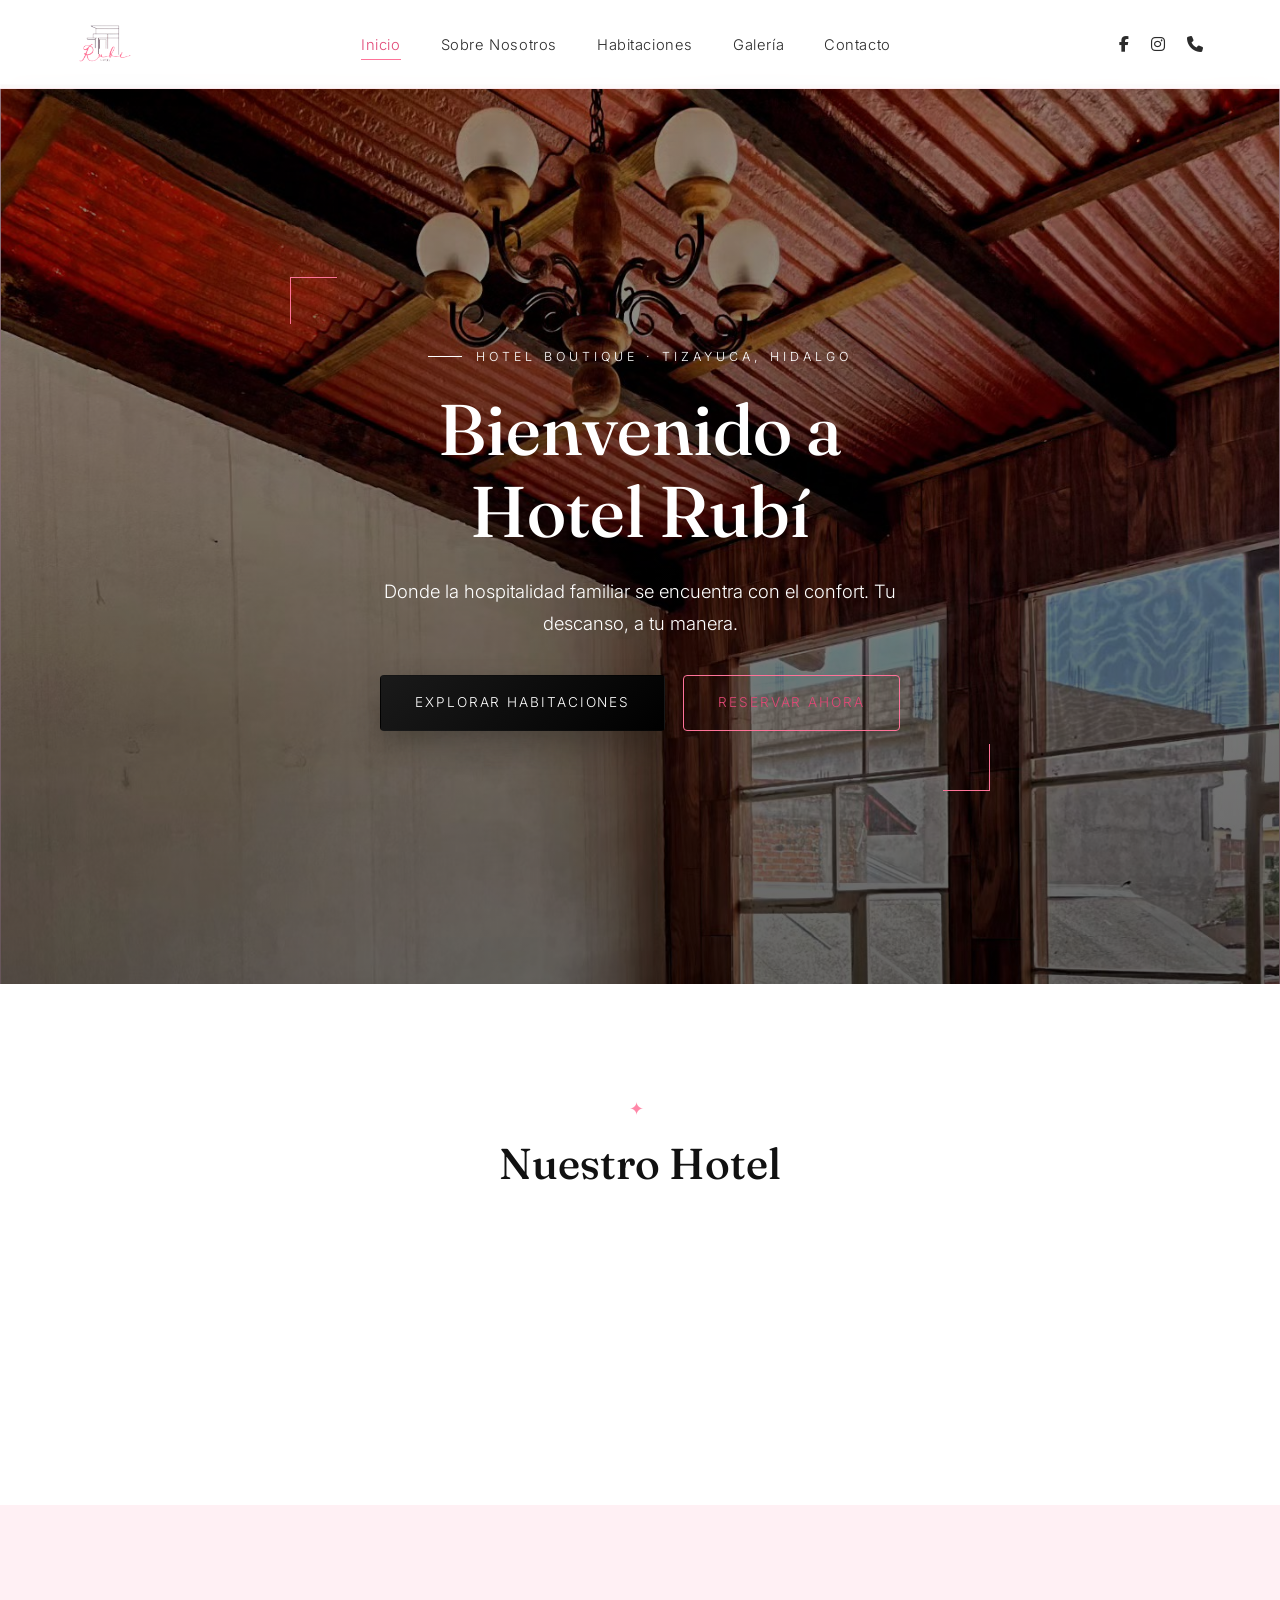
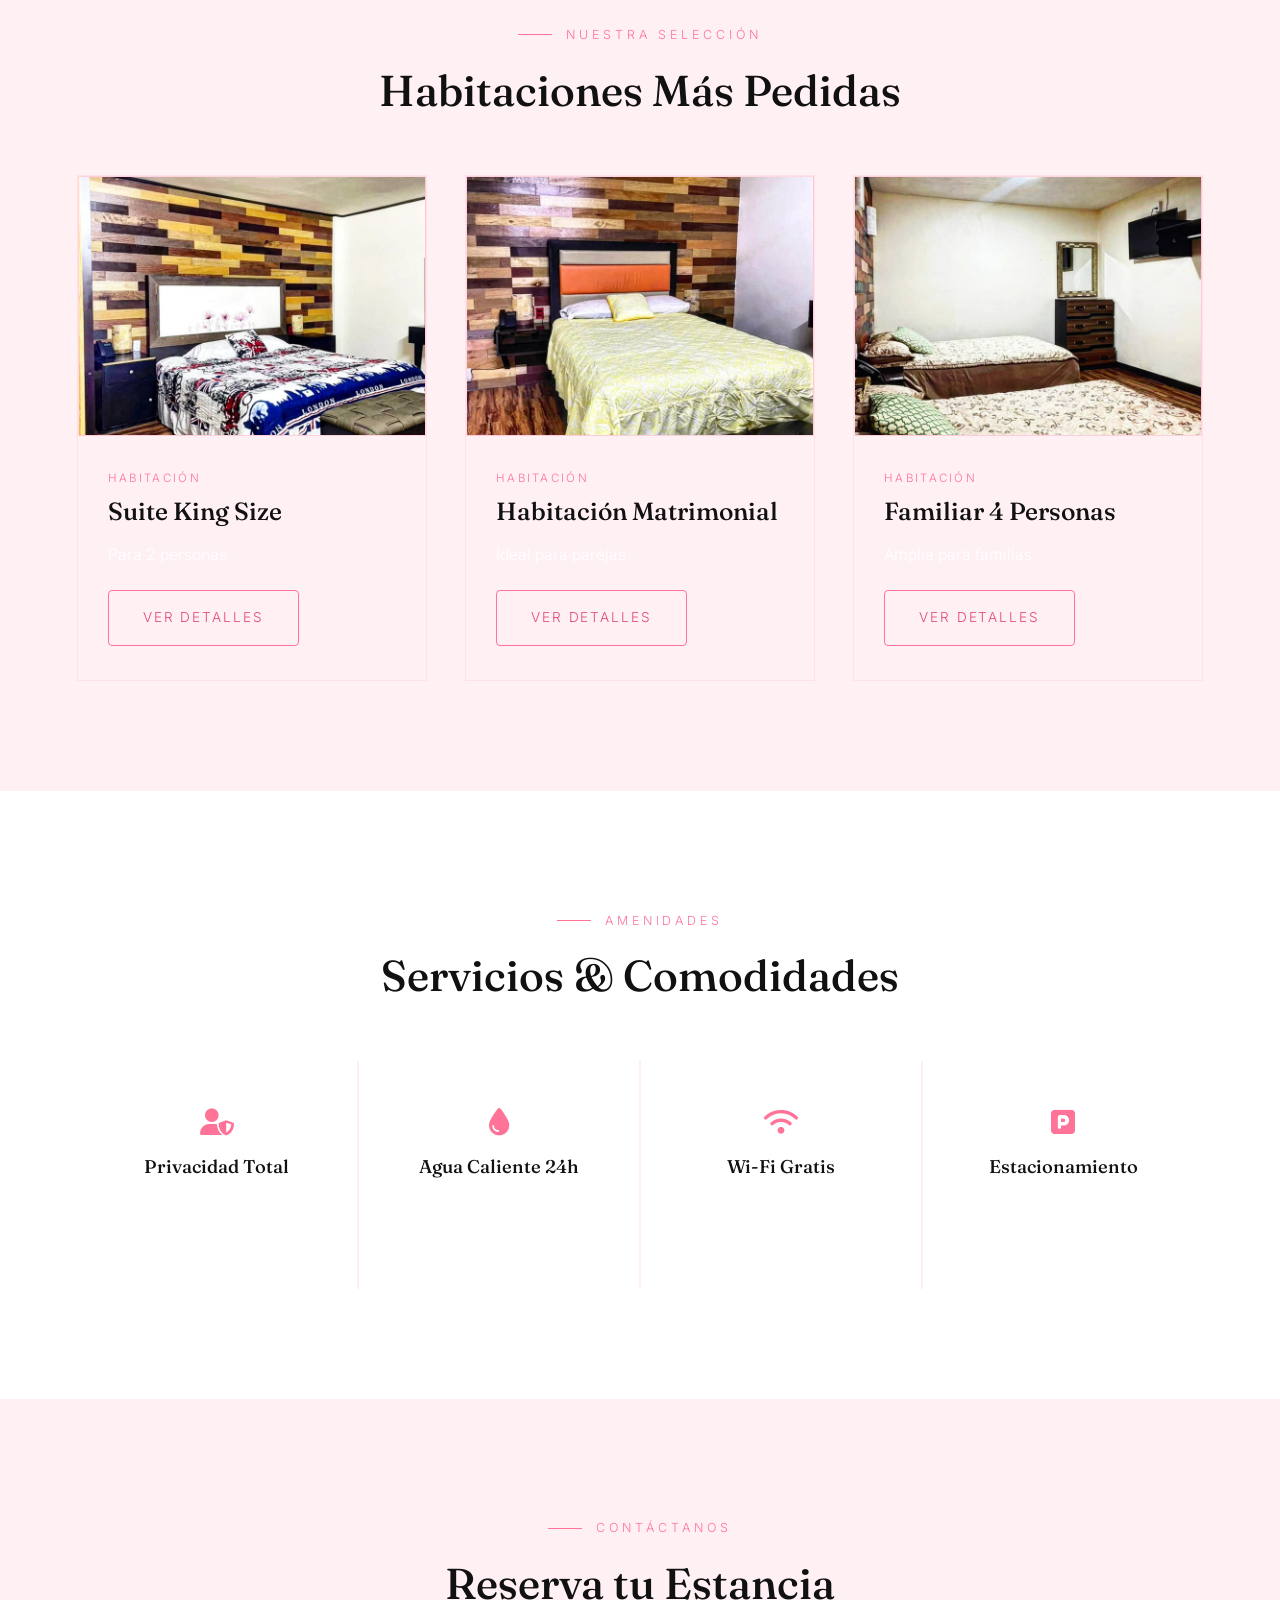
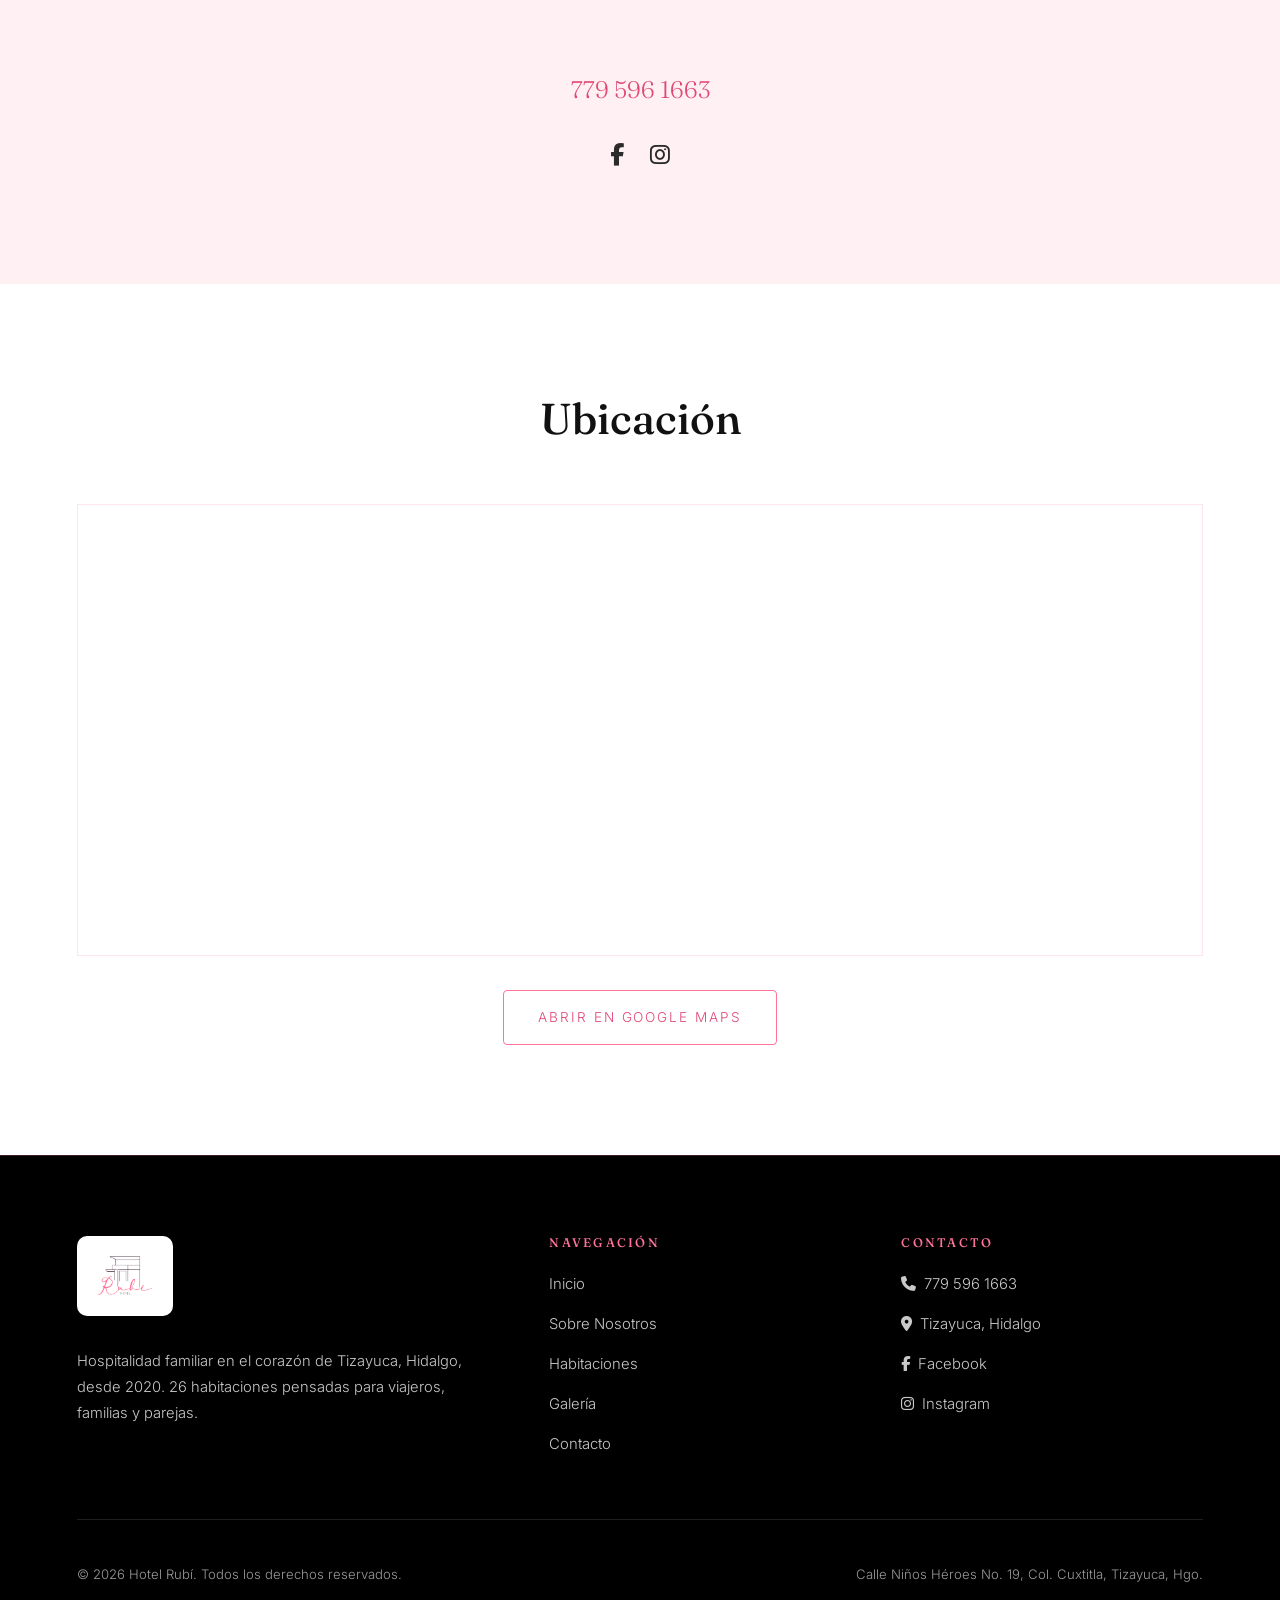
==== commit ba2881da: "Cambios2" ====
--- a/index.html
+++ b/index.html
@@ -27,9 +27,11 @@
         </div>
         <button class="nav-toggle" aria-label="Abrir menú"><i class="fas fa-bars"></i></button>
     </nav>
-
+<br>
+<br>
+<br>
     <section class="hero">
-        <div class="hero-media"><div class="img-frame " data-label="Coloca aquí: img/hero.jpg"><img src="img/hero.jpg" alt="Fachada del Hotel Rubí de noche" loading="lazy" onerror="this.parentElement.classList.add(&quot;img-frame--empty&quot;)"></div></div>
+        <div class="hero-media"><div class="img-frame " data-label="Coloca aquí: img/hero.jpg"><img src="img/hero.jpg" alt="Fachada del Hotel Rubí de noche" loading="lazy"></div></div>
         <div class="hero-content framed">
             <div class="eyebrow" style="justify-content:center;">Hotel boutique · Tizayuca, Hidalgo</div>
             <h1>Bienvenido a<br>Hotel Rubí</h1>
--- a/css/style.css
+++ b/css/style.css
@@ -16,7 +16,7 @@
 
     --cream:#111111;
     --text:#2b2b2b;
-    --text-muted:#5c5c5c;
+    --text-muted:#ffffff;
 
     --shadow:0 20px 50px rgba(0,0,0,.14);
     --shadow-soft:0 10px 30px rgba(0,0,0,.08);
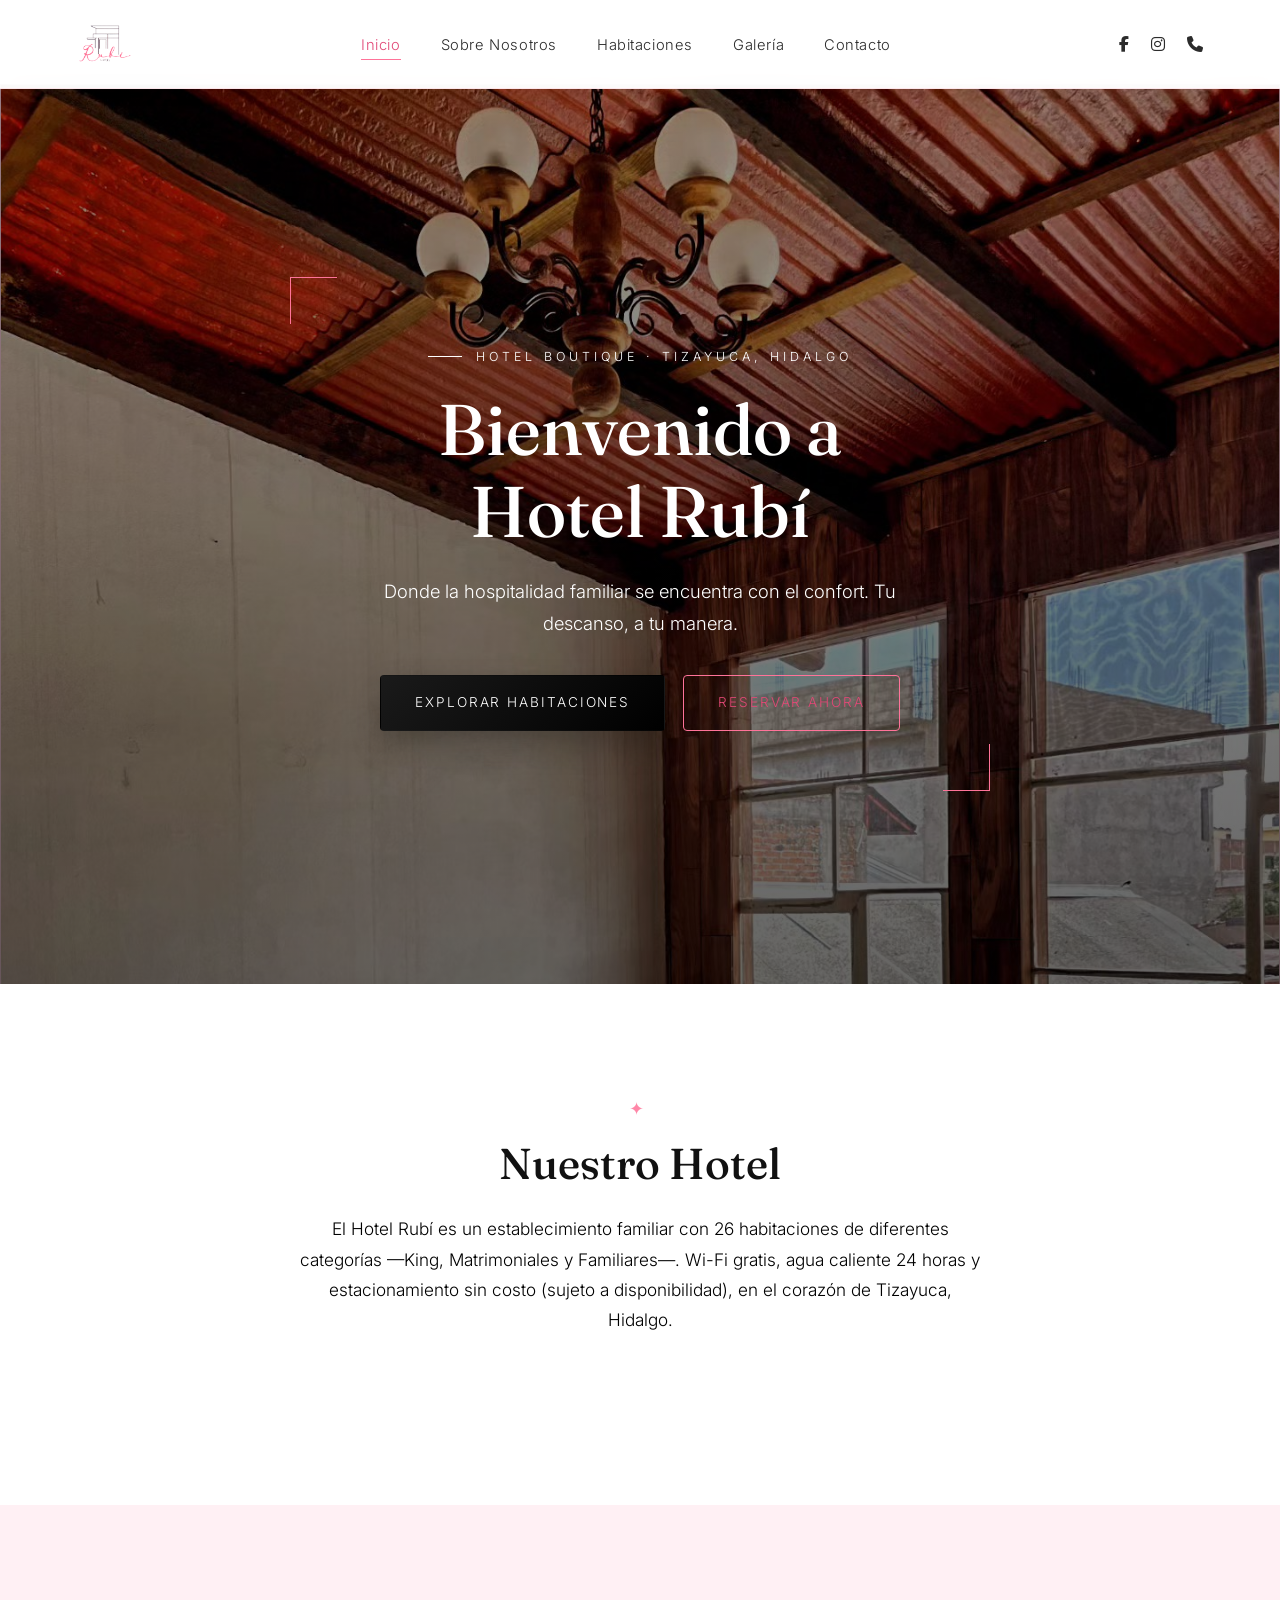
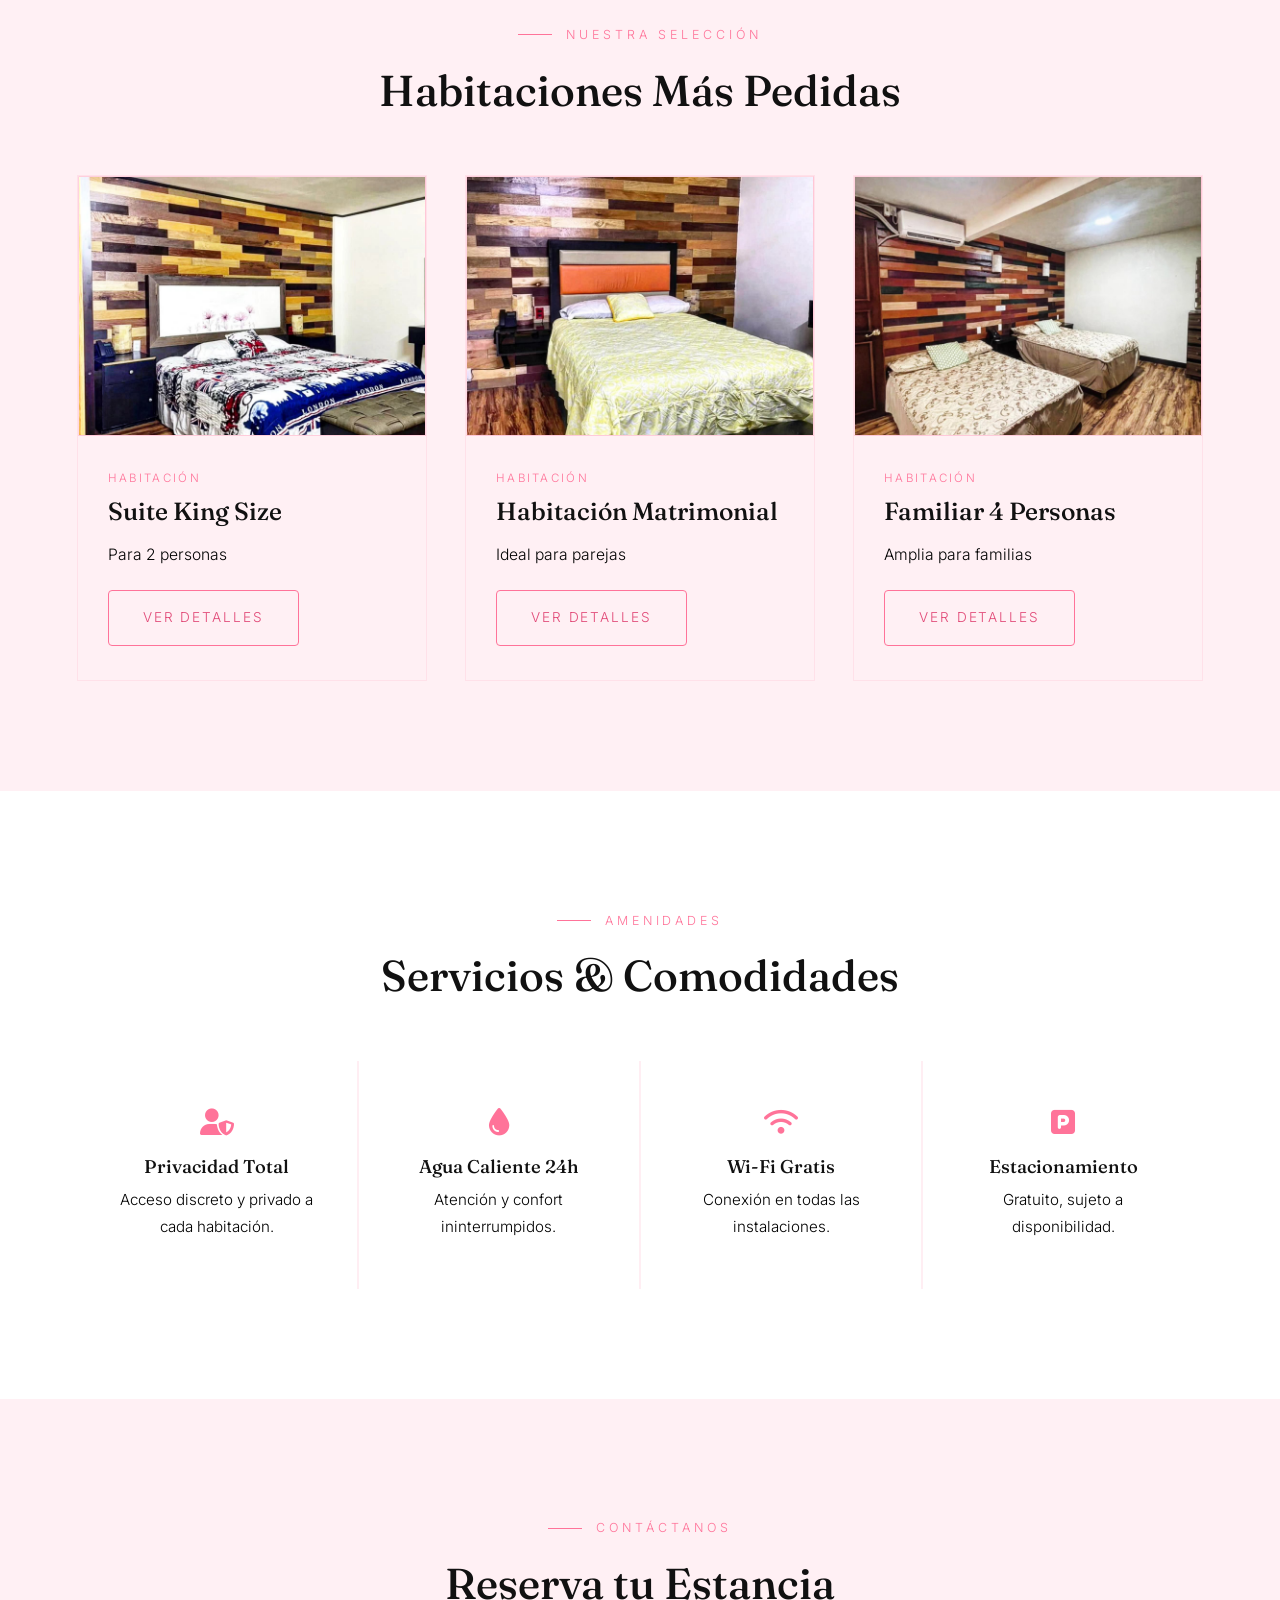
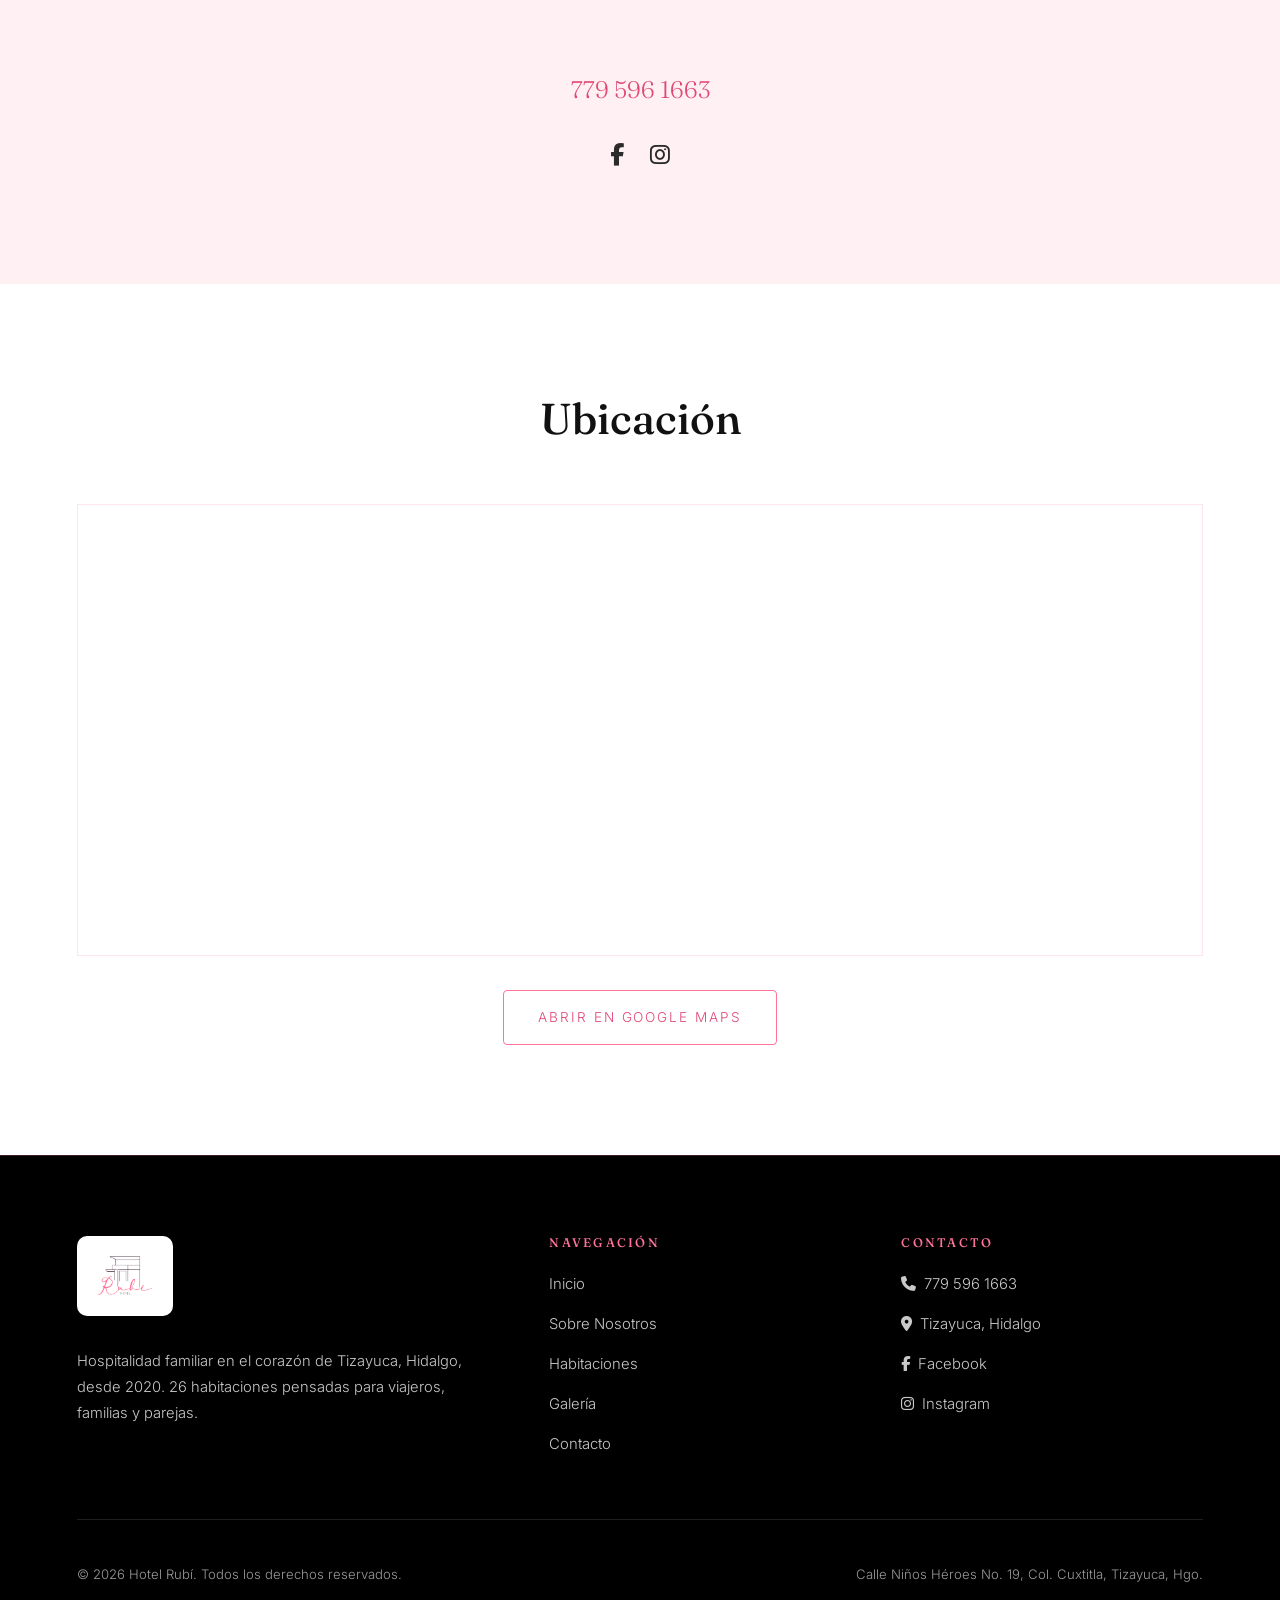
==== commit 4ec6ea2b: "correcion de imagenes que no cargaban y adicion de habitacion faltante" ====
--- a/index.html
+++ b/index.html
@@ -58,7 +58,7 @@
         </div>
         <div class="rooms-grid">
             <div class="room-card">
-                <div class="img-frame " data-label="Coloca aquí: img/room-king.jpg"><img src="img/room-king.jpg" alt="Suite King Size del Hotel Rubí" loading="lazy" onerror="this.parentElement.classList.add(&quot;img-frame--empty&quot;)"></div>
+                <div class="img-frame " data-label="Coloca aquí: img/room-king.jpg"><img src="img/room-king.jpg" alt="Suite King Size del Hotel Rubí" loading="lazy"x></div>
                 <div class="room-info">
                     <span class="cap">Habitación</span>
                     <h3>Suite King Size</h3>
@@ -67,7 +67,7 @@
                 </div>
             </div>
             <div class="room-card">
-                <div class="img-frame " data-label="Coloca aquí: img/room-matrimonial.jpg"><img src="img/room-matrimonial.jpg" alt="Habitación matrimonial del Hotel Rubí" loading="lazy" onerror="this.parentElement.classList.add(&quot;img-frame--empty&quot;)"></div>
+                <div class="img-frame " data-label="Coloca aquí: img/room-matrimonial.jpg"><img src="img/room-matrimonial.jpg" alt="Habitación matrimonial del Hotel Rubí" loading="lazy"></div>
                 <div class="room-info">
                     <span class="cap">Habitación</span>
                     <h3>Habitación Matrimonial</h3>
@@ -76,7 +76,7 @@
                 </div>
             </div>
             <div class="room-card">
-                <div class="img-frame " data-label="Coloca aquí: img/room-familiar4.jpg"><img src="img/room-familiar4.jpg" alt="Habitación familiar para 4 personas" loading="lazy" onerror="this.parentElement.classList.add(&quot;img-frame--empty&quot;)"></div>
+                <div class="img-frame " data-label="Coloca aquí: img/room-familiar4.jpg"><img src="img/familiar4-3.jpg" alt="Habitación familiar para 4 personas" loading="lazy"></div>
                 <div class="room-info">
                     <span class="cap">Habitación</span>
                     <h3>Familiar 4 Personas</h3>
--- a/css/style.css
+++ b/css/style.css
@@ -16,7 +16,7 @@
 
     --cream:#111111;
     --text:#2b2b2b;
-    --text-muted:#ffffff;
+    --text-muted:#000000;
 
     --shadow:0 20px 50px rgba(0,0,0,.14);
     --shadow-soft:0 10px 30px rgba(0,0,0,.08);
@@ -278,7 +278,7 @@
 }
 .hero p{
     font-size:1.15rem;
-    color:var(--text-muted);
+    color:var(--dark);
     max-width:560px;
     margin:0 auto 36px;
 }
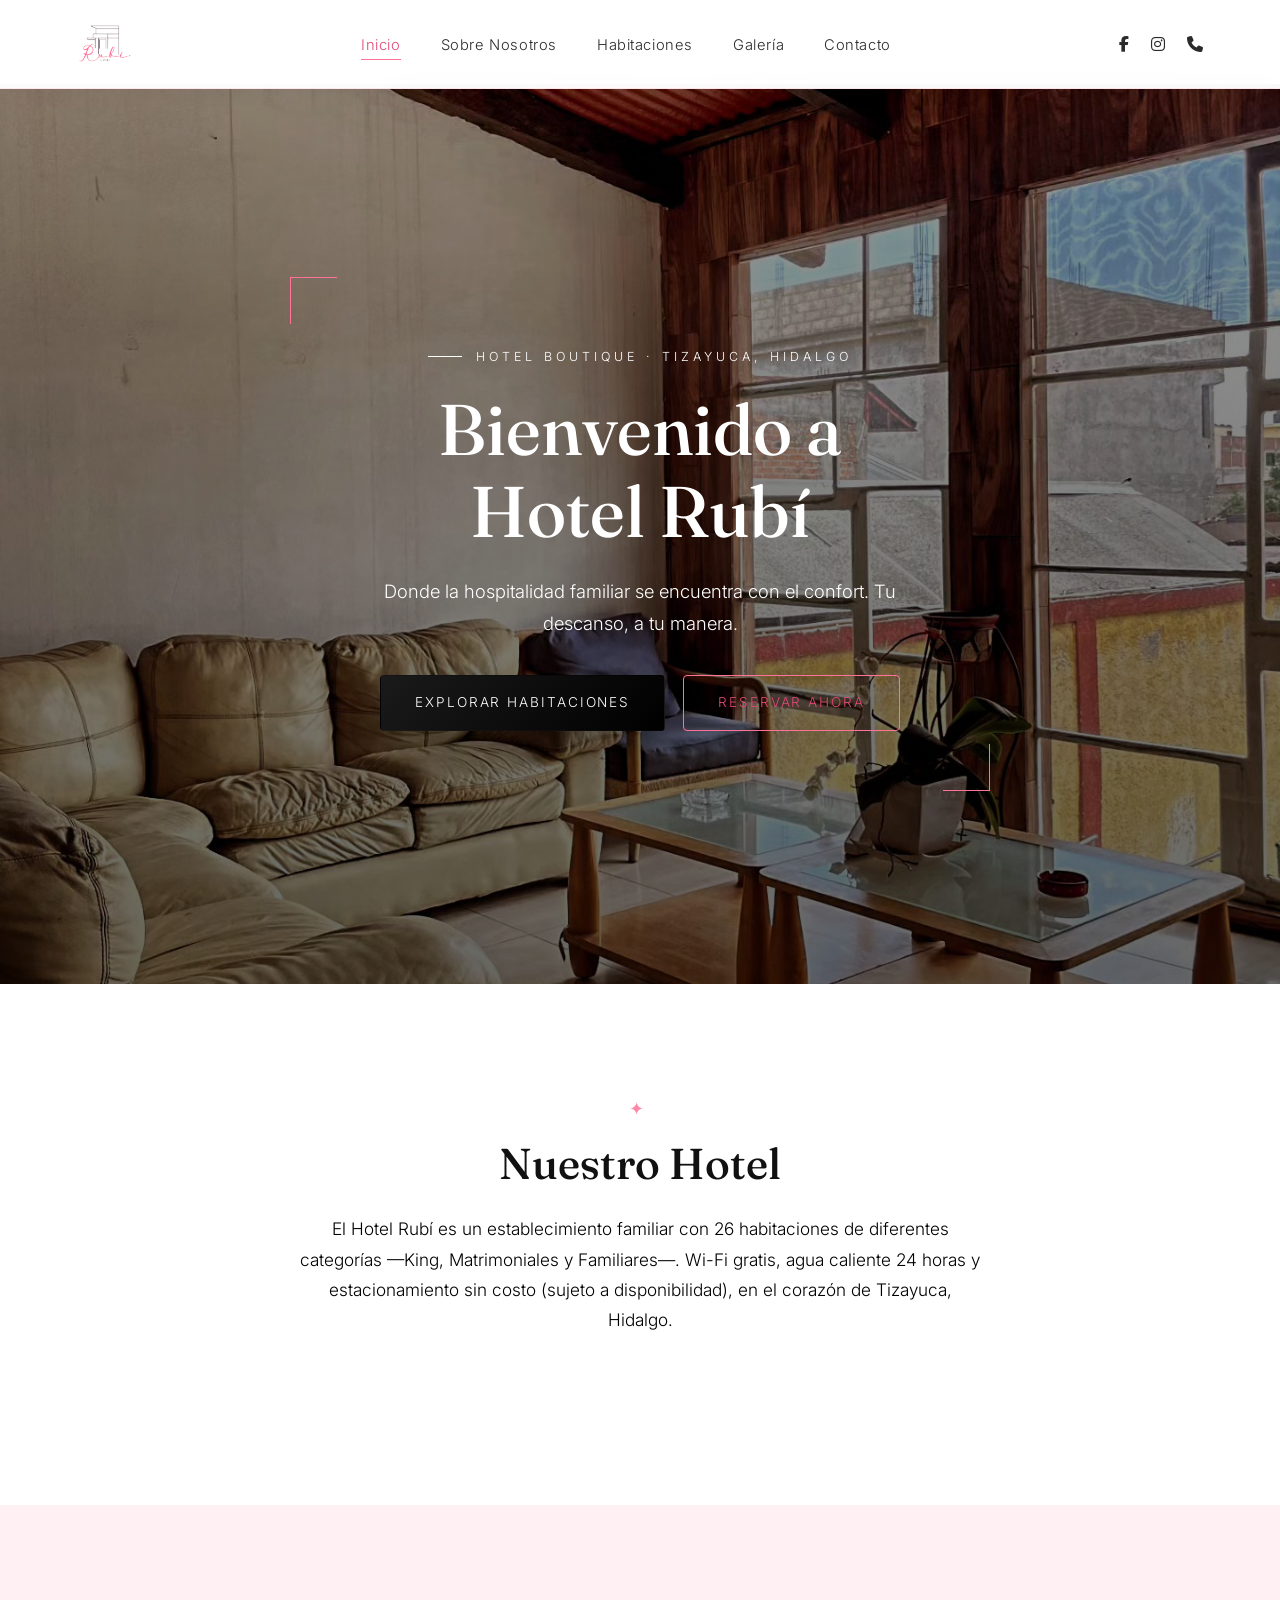
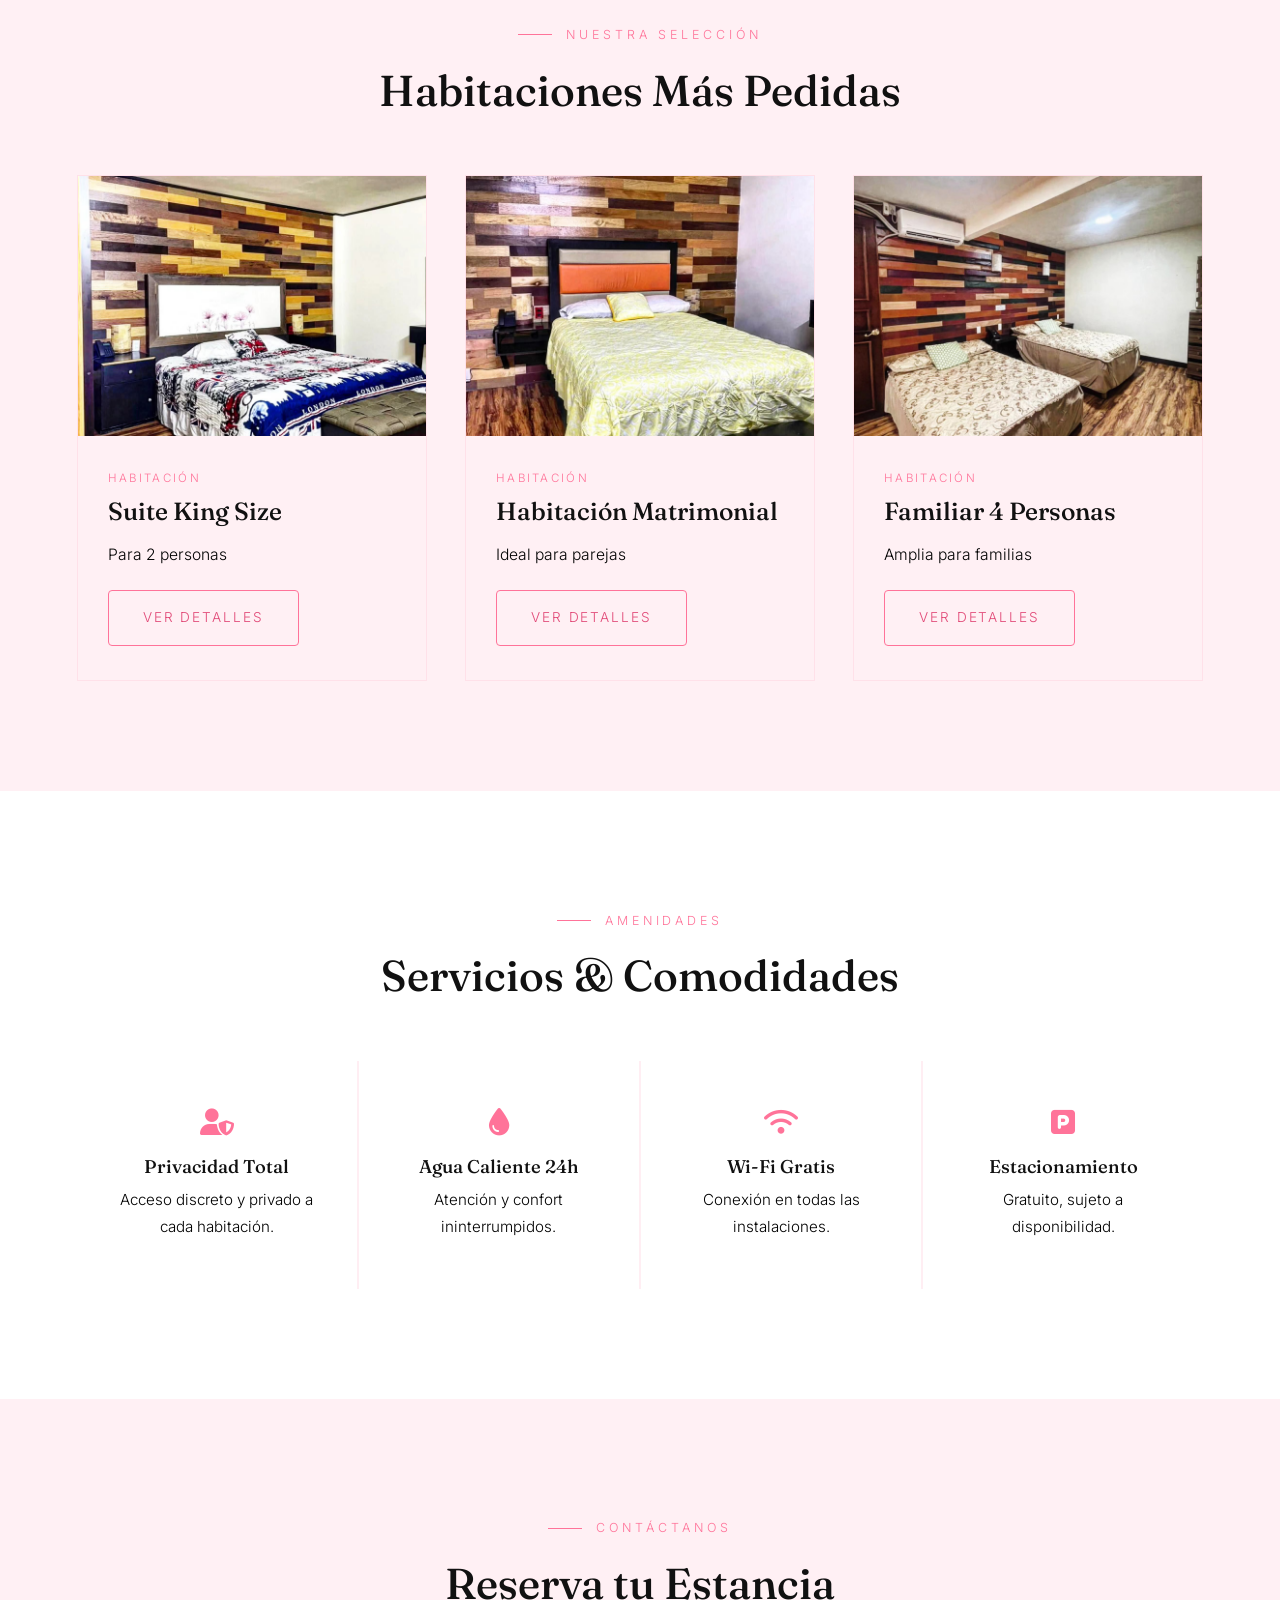
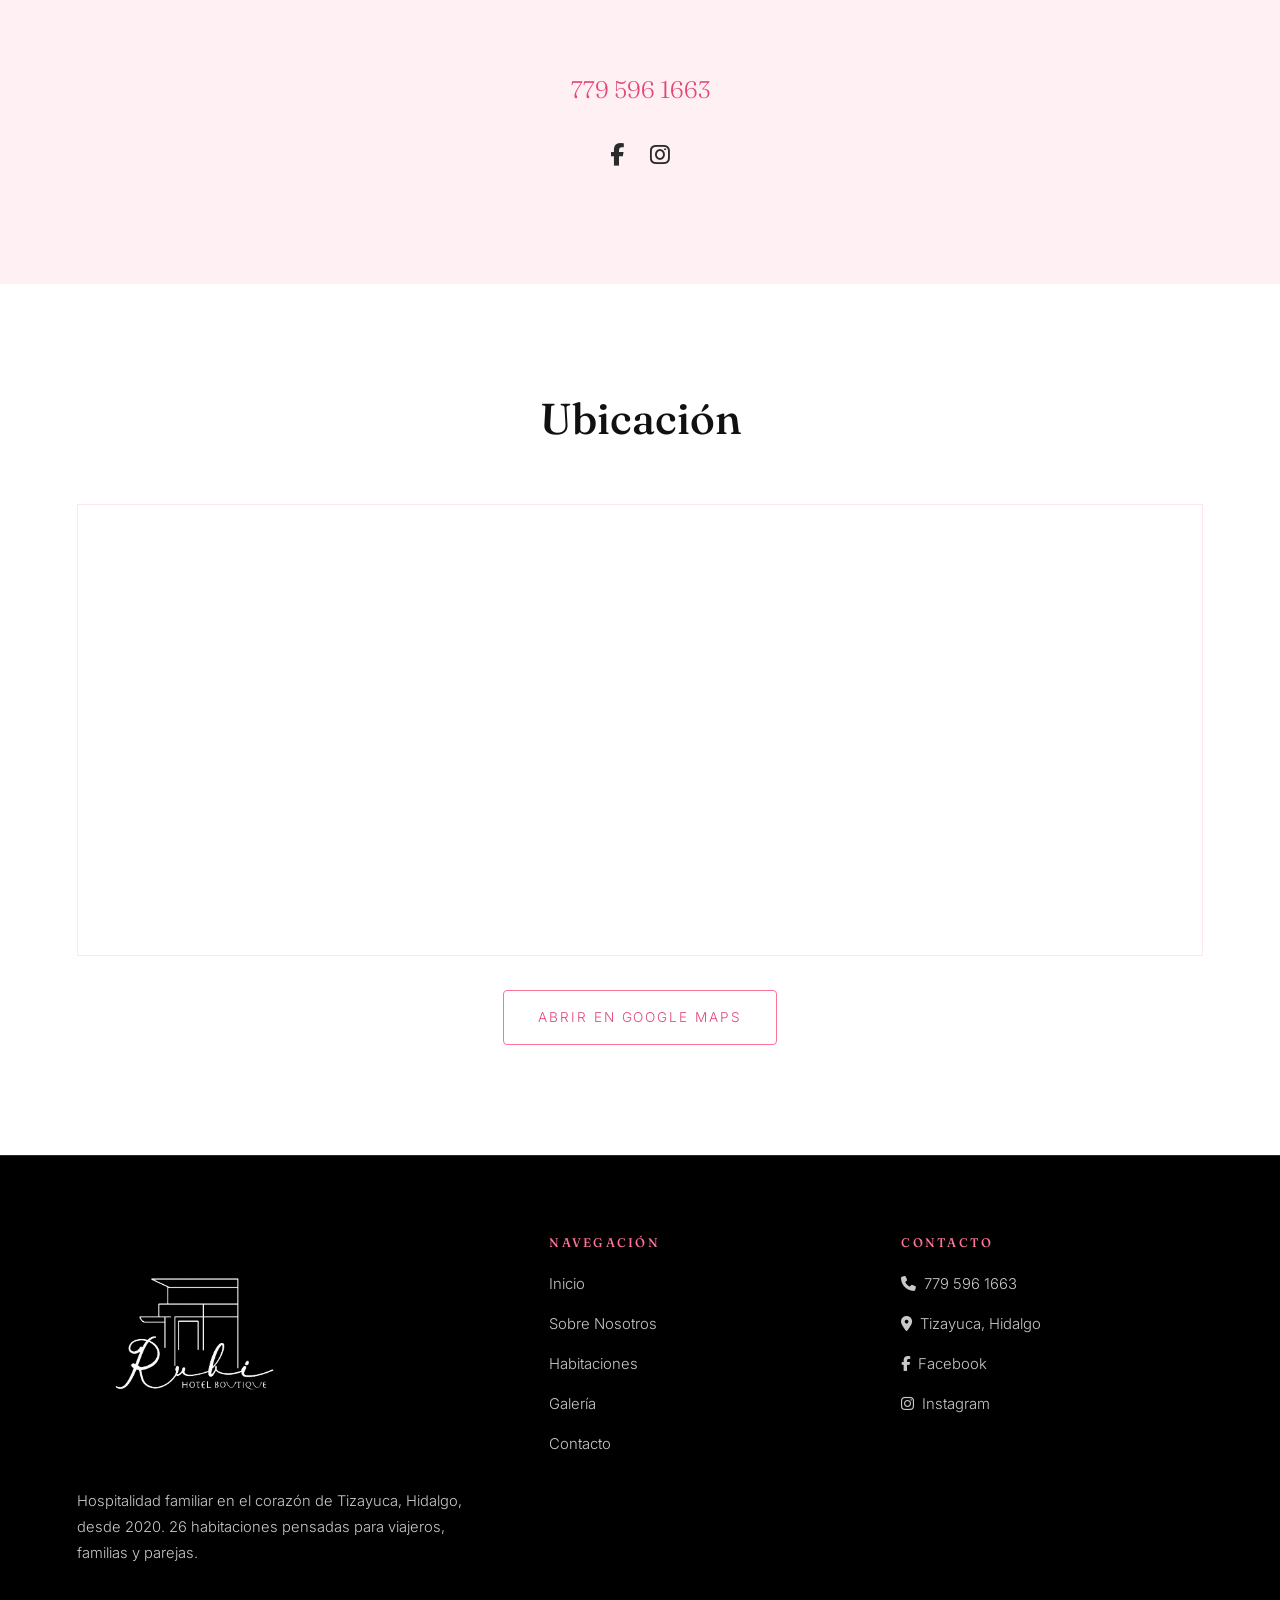
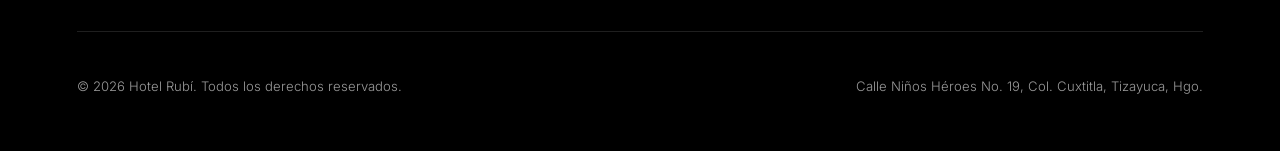
==== commit f6ee7285: "correcion de pie de pagina" ====
--- a/index.html
+++ b/index.html
@@ -133,7 +133,7 @@
     <footer>
         <div class="footer-grid">
             <div>
-                <div class="footer-logo"><img src="img/logo.png" alt="Hotel Rubí"></div>
+                <div class="footer-logo"><img src="img/1000559428.png" alt="Hotel Rubí"></div>
                 <p>Hospitalidad familiar en el corazón de Tizayuca, Hidalgo, desde 2020. 26 habitaciones pensadas para viajeros, familias y parejas.</p>
             </div>
             <div class="footer-col">
--- a/css/style.css
+++ b/css/style.css
@@ -223,8 +223,11 @@
 .hero-media{
     position:absolute;
     inset:0;
+    width:100%;
+    height:100%;
     z-index:0;
 }
+
 .hero-media img{
     width:100%; height:100%; object-fit:cover;
 }
@@ -324,16 +327,19 @@
    ese nombre, aparecerá sola — no hay que tocar el HTML. */
 .img-frame{
     position:relative;
+    width:100%;
+    height:100%;
     overflow:hidden;
-    background:
-        linear-gradient(135deg, var(--dark3), var(--dark2));
-    border:1px solid rgba(255,115,153,.18);
-}
+}
+
 .img-frame img{
-    width:100%; height:100%;
+    display:block;
+    width:100%;
+    height:100%;
     object-fit:cover;
-    transition:transform .8s var(--ease);
-}
+    object-position:center;
+}
+
 .img-frame--empty img{ display:none; }
 .img-frame--empty::before{
     content:"🖼  " attr(data-label);
@@ -570,12 +576,11 @@
 .footer-logo{
     display:inline-flex;
     align-items:center;
-    background:#ffffff;
     border-radius:10px;
     padding:10px 18px;
     margin-bottom:18px;
 }
-.footer-logo img{ height:60px; width:auto; display:block; }
+.footer-logo img{ height:200px; width:auto; display:block; }
 .footer-grid p{ color:#c9c9c9; font-size:.92rem; }
 .footer-col h4{
     font-size:.78rem;
